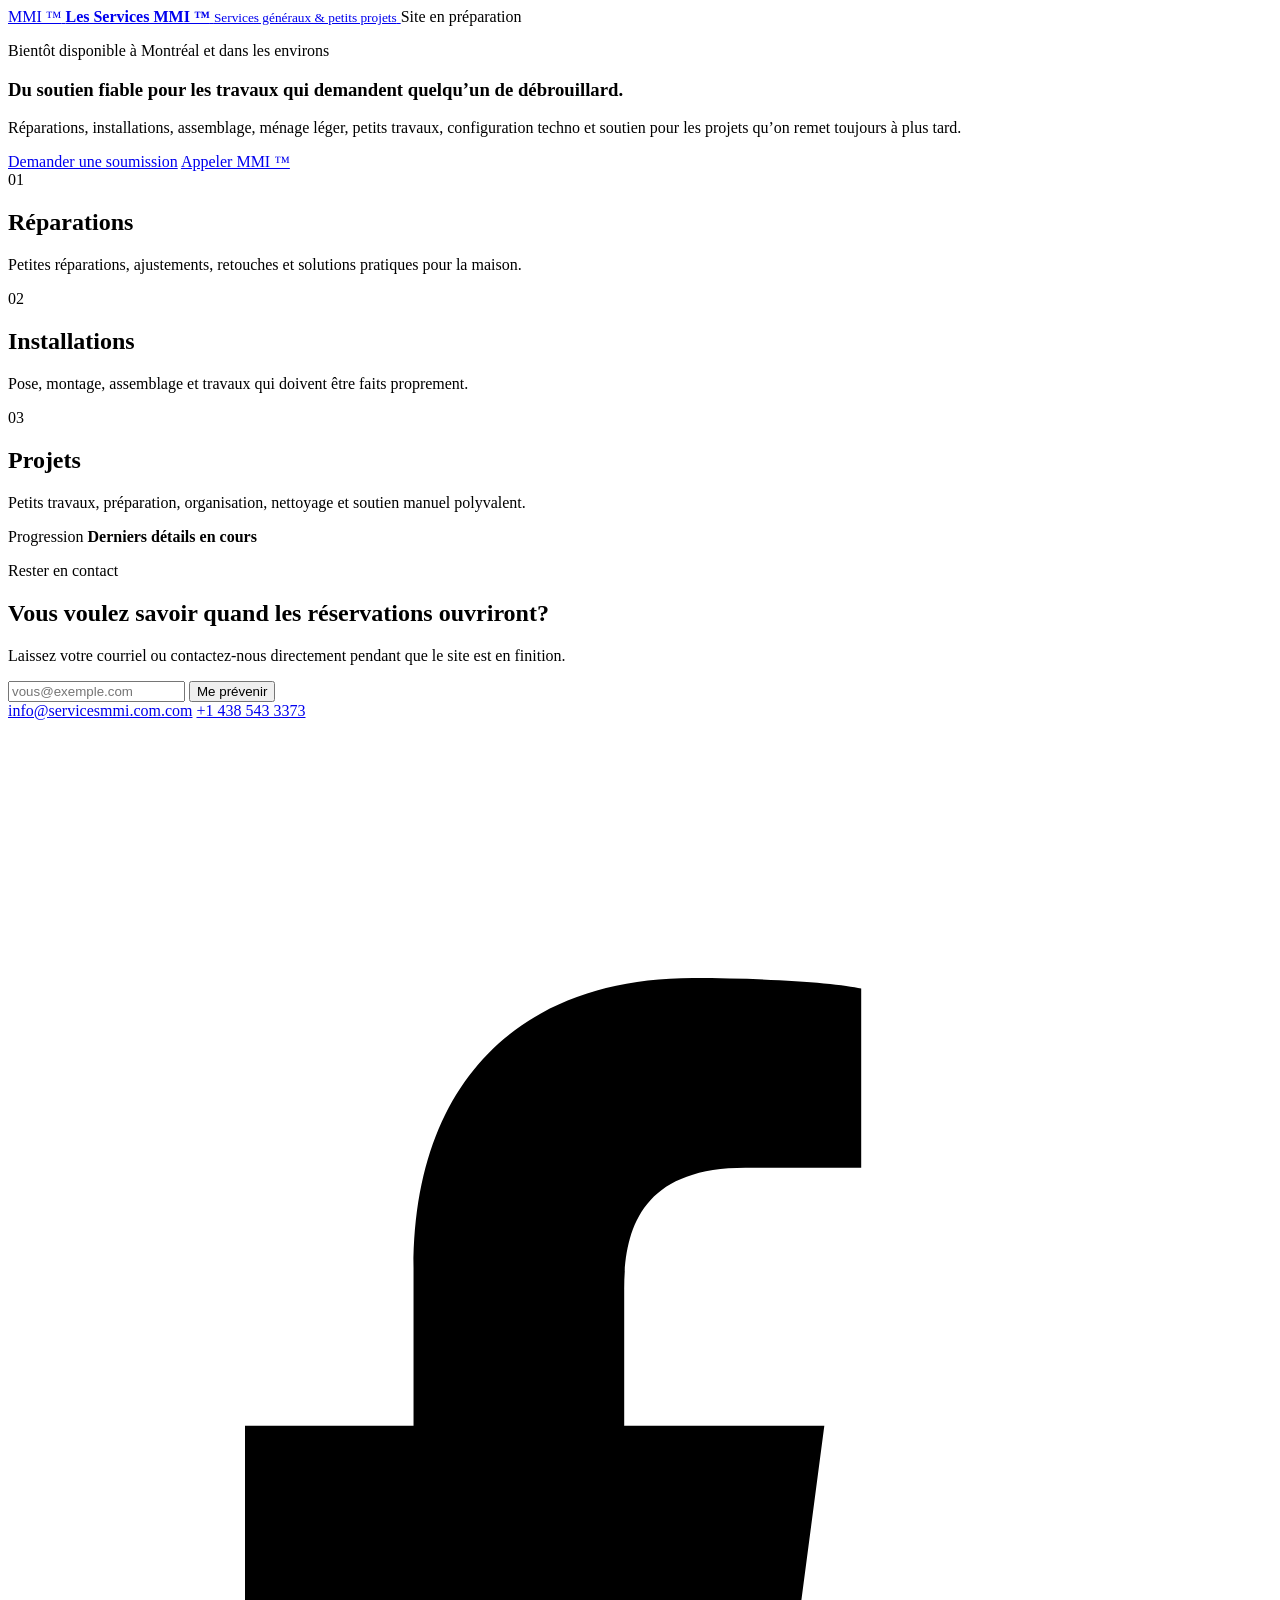
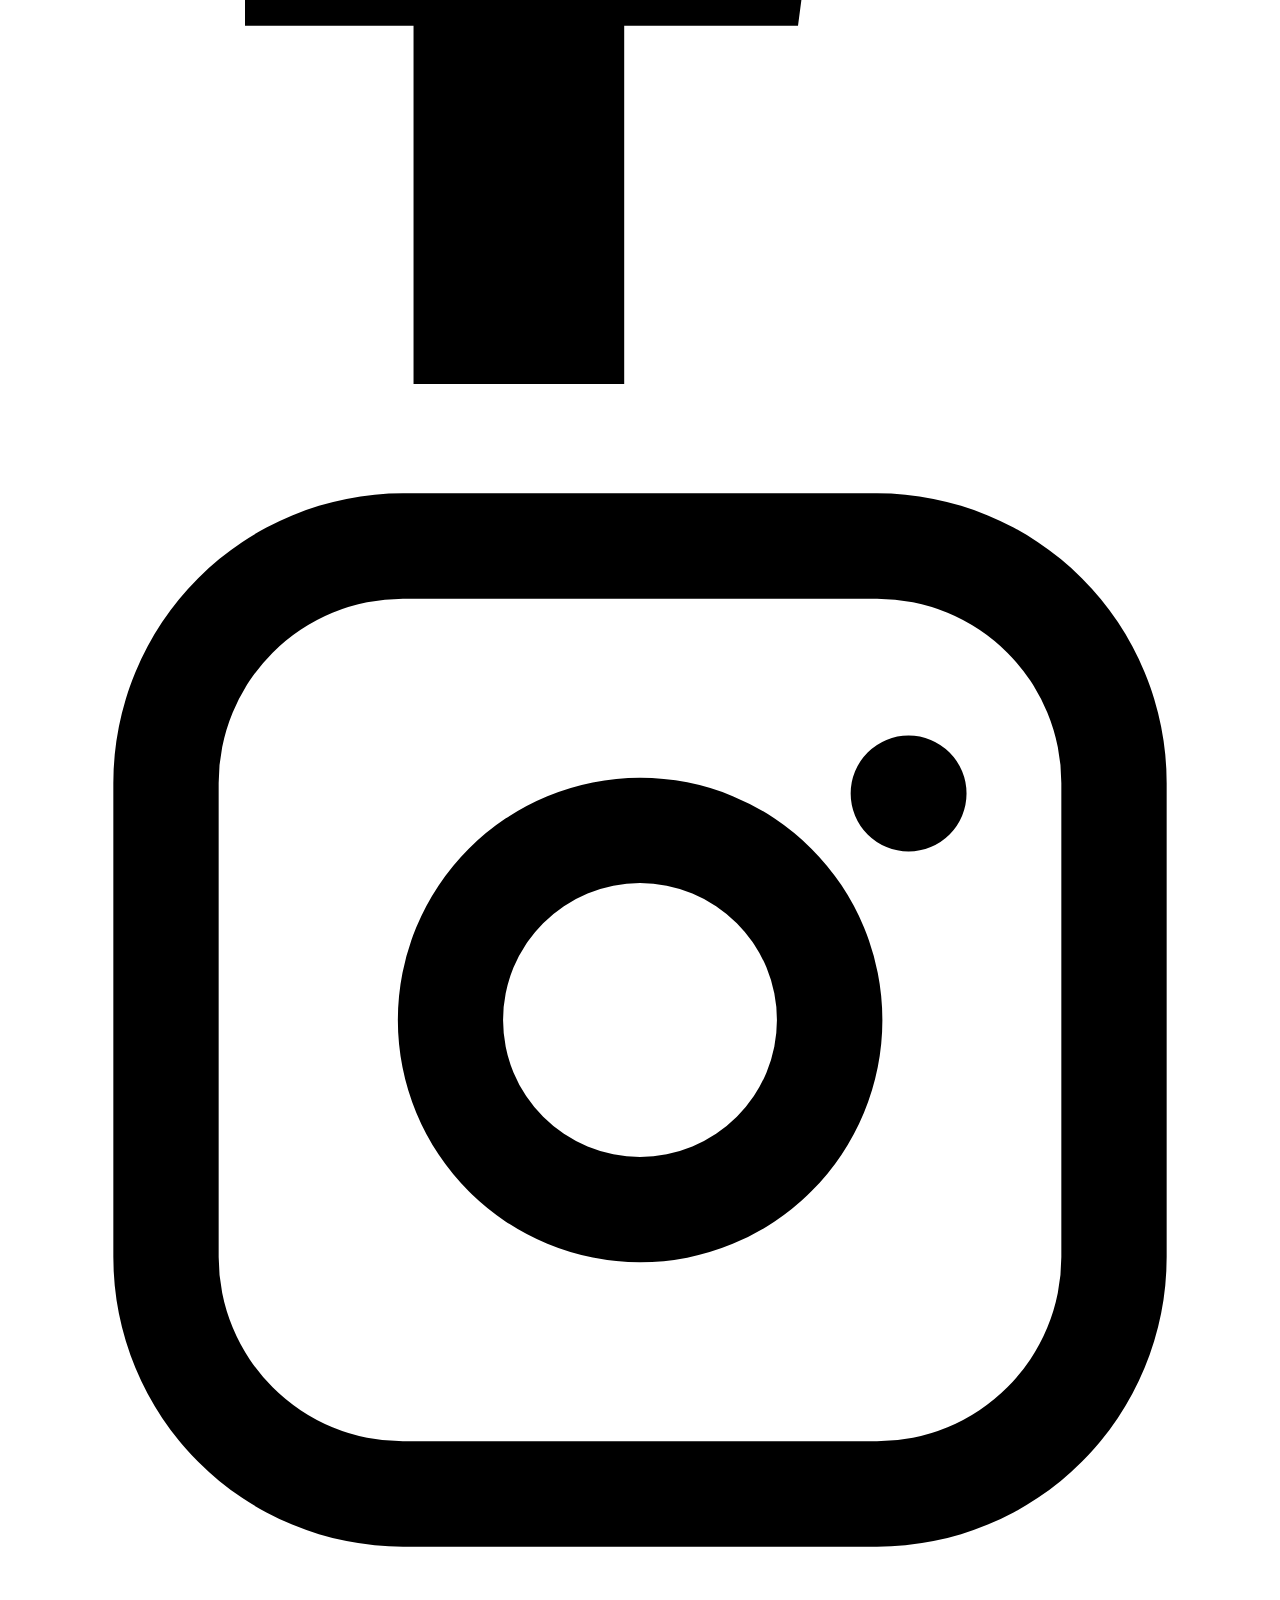
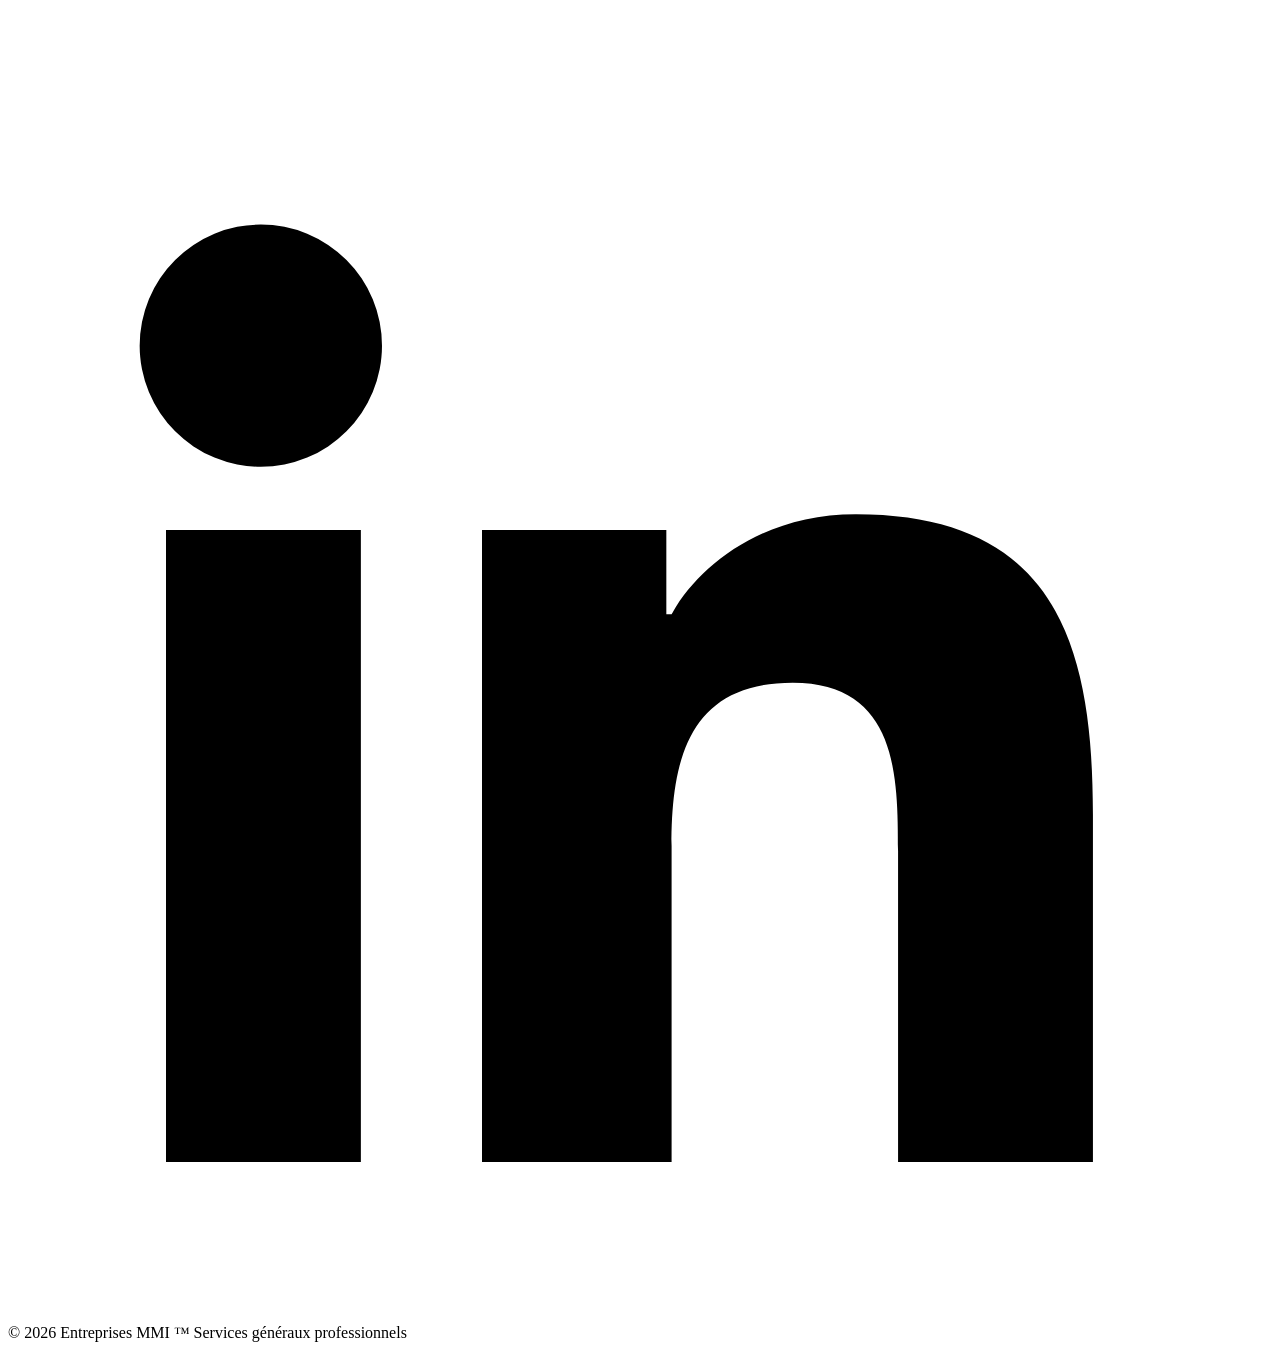
==== fr/index.html @ eed8ddb5 "Initial Les Services MMI PWA" ====
<!doctype html>
<html lang="fr-CA">
<head>
  <meta charset="utf-8" />
  <meta name="viewport" content="width=device-width, initial-scale=1" />
  <title>Les Services MMI ™ | Bientôt en ligne</title>
  <meta name="description" content="Les Services MMI ™ sera bientôt en ligne." />
  <meta name="theme-color" content="#08111f" />

  <link rel="stylesheet" href="styles.css?v=29" />
  <link rel="manifest" href="manifest.webmanifest" />
  <link rel="icon" href="assets/favicon.ico" />
</head>

<body>
  <main class="page">
    <section class="site-card" aria-labelledby="page-title">
      <header class="topbar">
        <a class="brand-lockup" href="/" aria-label="Accueil Les Services MMI ™">
          <span class="brand-mark">MMI ™</span>
          <span>
            <strong>Les Services MMI ™</strong>
            <small>Services généraux &amp; petits projets</small>
          </span>
        </a>

        <span class="project-status">Site en préparation</span>
      </header>

      <section class="hero">
        <p class="kicker">Bientôt disponible à Montréal et dans les environs</p>

        <h1 id="page-title">Du soutien fiable pour les travaux qui demandent quelqu’un de débrouillard.</h1>

        <p class="intro">
          Réparations, installations, assemblage, ménage léger, petits travaux, configuration techno
          et soutien pour les projets qu’on remet toujours à plus tard.
        </p>

        <div class="actions">
          <a class="primary-action" href="mailto:info@servicesmmi.com.com">Demander une soumission</a>
          <a class="secondary-action" href="tel:+14385433373">Appeler MMI ™</a>
        </div>
      </section>

      <section class="services" aria-label="Catégories de services">
        <article>
          <span>01</span>
          <h2>Réparations</h2>
          <p>Petites réparations, ajustements, retouches et solutions pratiques pour la maison.</p>
        </article>

        <article>
          <span>02</span>
          <h2>Installations</h2>
          <p>Pose, montage, assemblage et travaux qui doivent être faits proprement.</p>
        </article>

        <article>
          <span>03</span>
          <h2>Projets</h2>
          <p>Petits travaux, préparation, organisation, nettoyage et soutien manuel polyvalent.</p>
        </article>
      </section>

      <section class="build-panel" aria-label="Progression du lancement">
        <div class="build-copy">
          <span>Progression</span>
          <strong>Derniers détails en cours</strong>
        </div>

        <div class="progress-track">
          <div class="progress-fill"></div>
        </div>
      </section>

      <section class="contact-panel">
        <div class="contact-copy">
          <p class="panel-label">Rester en contact</p>
          <h2>Vous voulez savoir quand les réservations ouvriront?</h2>
          <p>Laissez votre courriel ou contactez-nous directement pendant que le site est en finition.</p>
        </div>

        <form class="notify" action="mailto:info@servicesmmi.com.com" method="post" enctype="text/plain">
          <input name="email" type="email" placeholder="vous@exemple.com" autocomplete="email" />
          <button type="submit">Me prévenir</button>
        </form>

        <div class="contact-links">
          <a href="mailto:info@servicesmmi.com.com">info@servicesmmi.com.com</a>
          <a href="tel:+14385433373">+1 438 543 3373</a>
        </div>

        <div class="social-links" aria-label="Liens sociaux">
          <a href="https://www.facebook.com/" aria-label="Facebook">
            <svg viewBox="0 0 24 24" aria-hidden="true">
              <path d="M14 8.5h2.2V5.1c-.4-.1-1.7-.2-3.2-.2-3.2 0-5.3 1.9-5.3 5.5v3H4.5v3.8h3.2V24h4v-6.8H15l.5-3.8h-3.8v-2.6c0-1.1.3-2.3 2.3-2.3z"/>
            </svg>
          </a>

          <a href="https://www.instagram.com/" aria-label="Instagram">
            <svg viewBox="0 0 24 24" aria-hidden="true">
              <path d="M7.5 2h9A5.5 5.5 0 0 1 22 7.5v9a5.5 5.5 0 0 1-5.5 5.5h-9A5.5 5.5 0 0 1 2 16.5v-9A5.5 5.5 0 0 1 7.5 2zm0 2A3.5 3.5 0 0 0 4 7.5v9A3.5 3.5 0 0 0 7.5 20h9a3.5 3.5 0 0 0 3.5-3.5v-9A3.5 3.5 0 0 0 16.5 4h-9zM12 7.4A4.6 4.6 0 1 1 12 16.6 4.6 4.6 0 0 1 12 7.4zm0 2A2.6 2.6 0 1 0 12 14.6 2.6 2.6 0 0 0 12 9.4zM17.1 6.6a1.1 1.1 0 1 1 0 2.2 1.1 1.1 0 0 1 0-2.2z"/>
            </svg>
          </a>

          <a href="https://www.linkedin.com/" aria-label="LinkedIn">
            <svg viewBox="0 0 24 24" aria-hidden="true">
              <path d="M4.8 3.2a2.3 2.3 0 1 1 0 4.6 2.3 2.3 0 0 1 0-4.6zM3 9h3.7v12H3V9zm6 0h3.5v1.6h.1c.5-.9 1.7-1.9 3.5-1.9 3.8 0 4.5 2.5 4.5 5.7V21h-3.7v-5.9c0-1.4 0-3.2-2-3.2s-2.3 1.5-2.3 3.1v6H9V9z"/>
            </svg>
          </a>
        </div>
      </section>

      <footer class="footer">
        <span>© <span id="year"></span> Entreprises MMI ™</span>
        <span>Services généraux professionnels</span>
      </footer>
    </section>
  </main>

  <script>
    document.getElementById("year").textContent = new Date().getFullYear();
  </script>
</body>
</html>
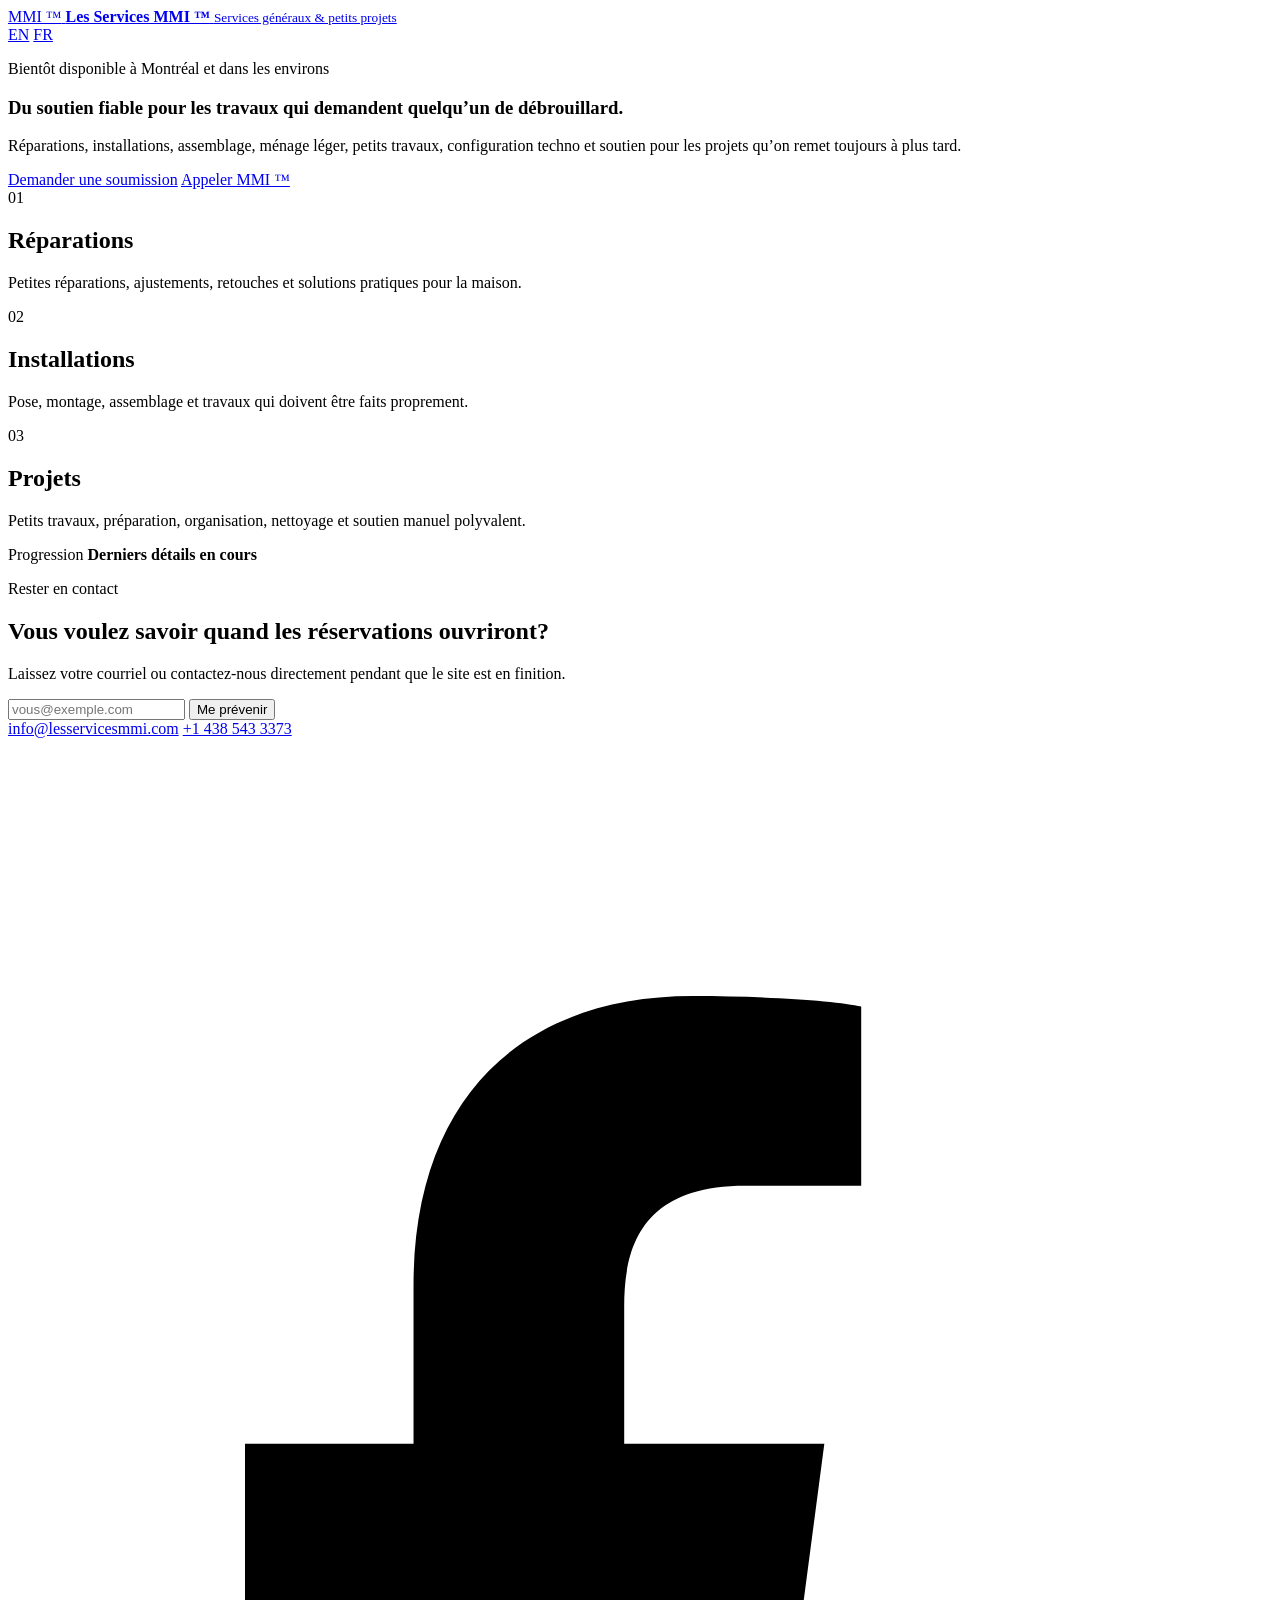
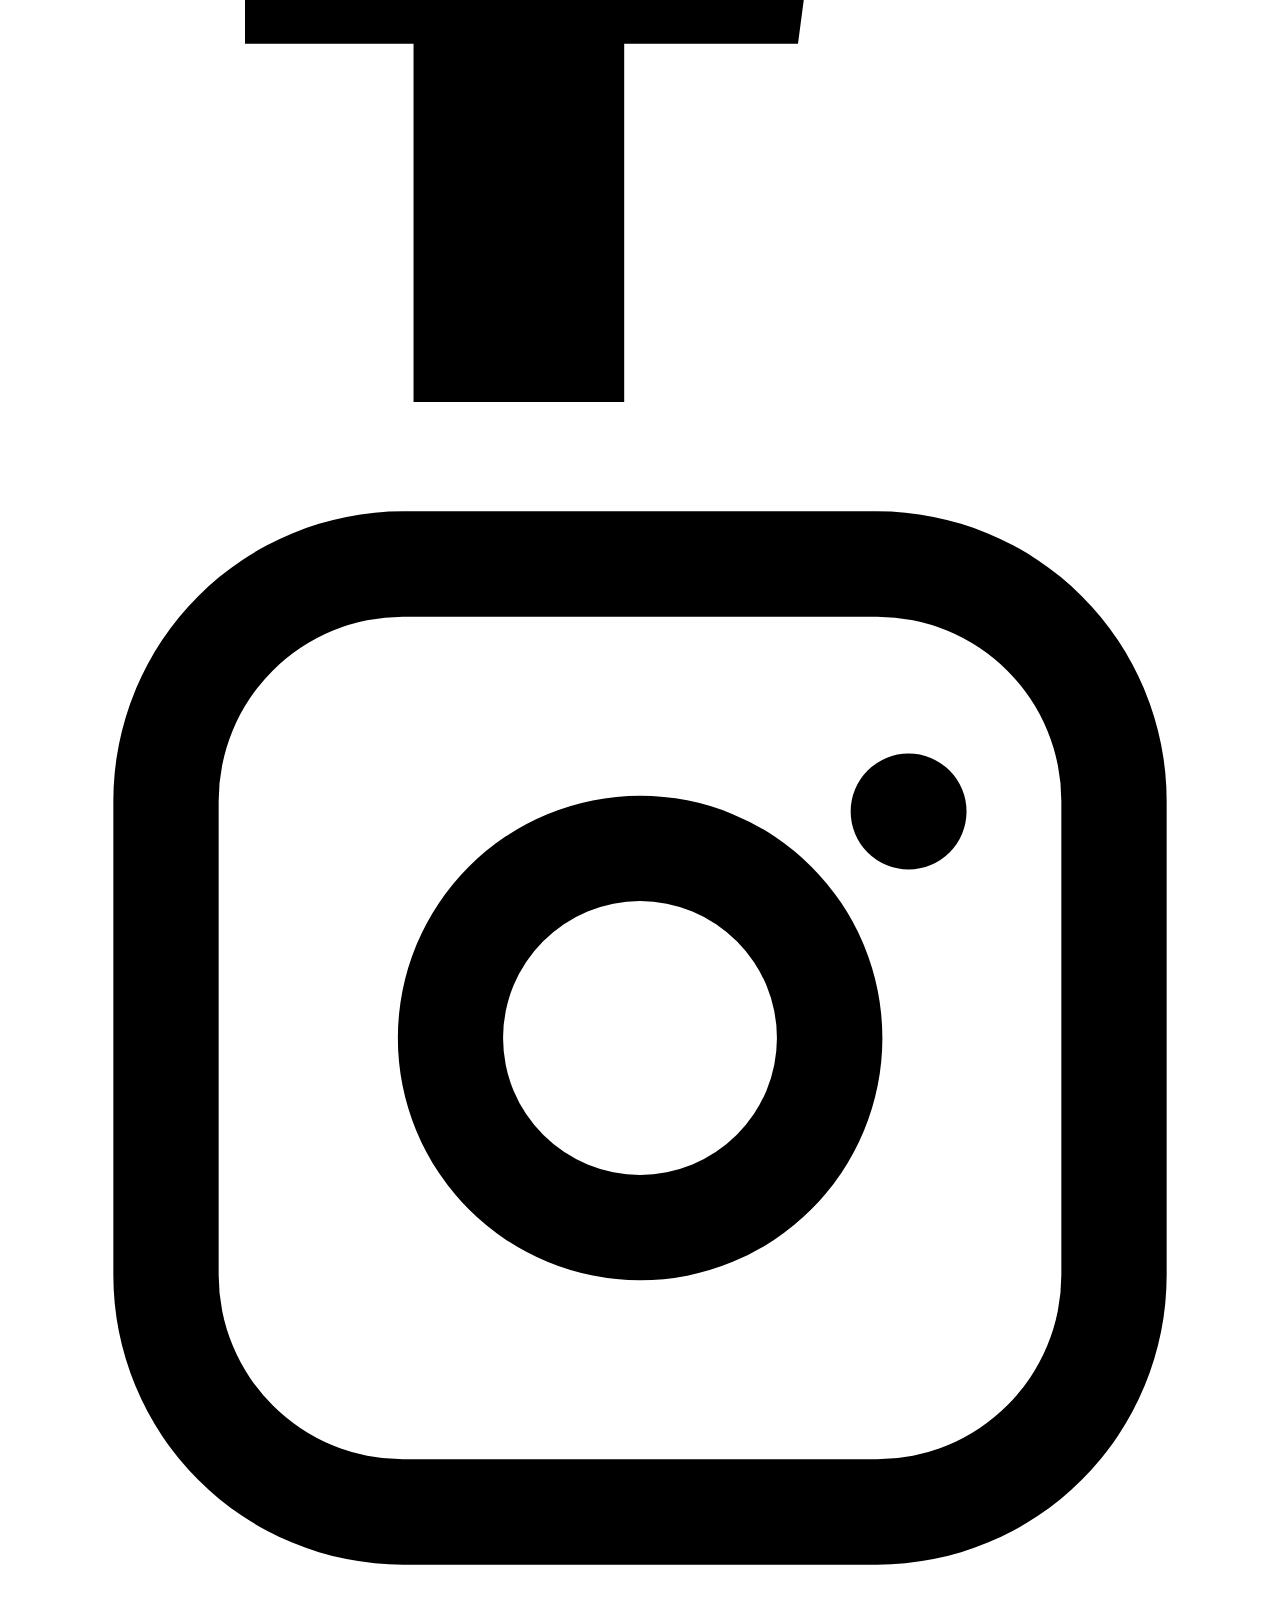
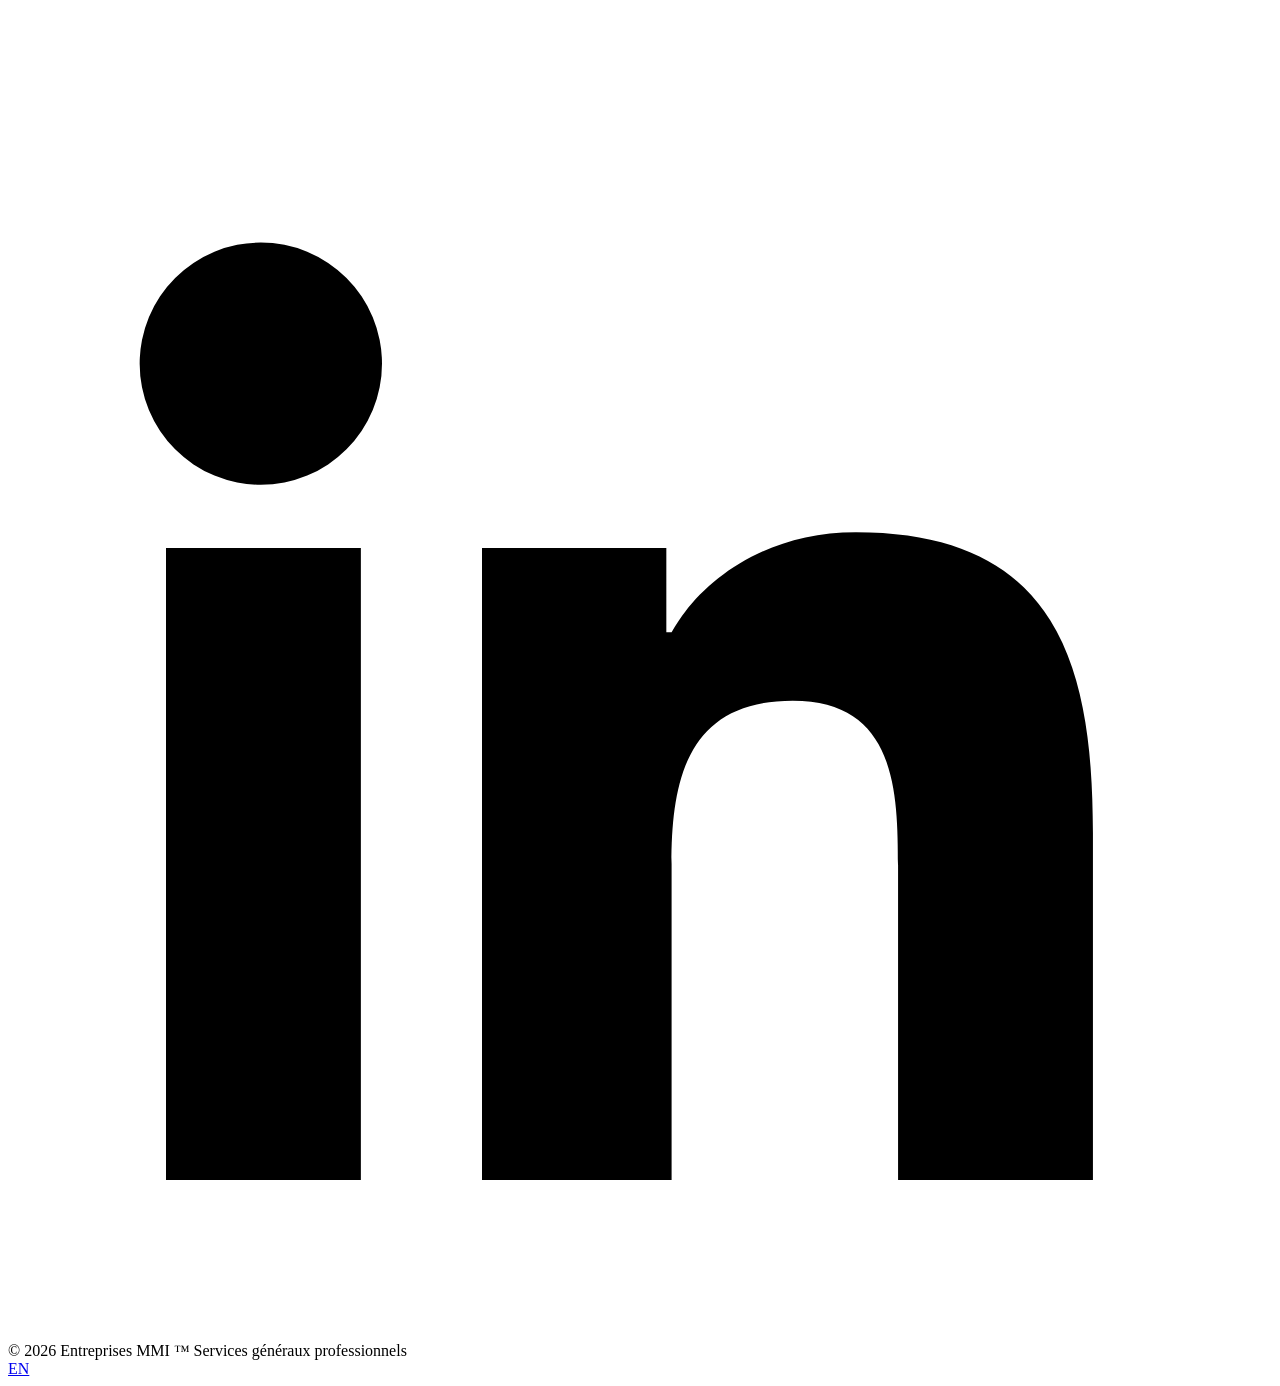
==== commit 19f87b68: "Add language switch and fix manifest paths" ====
--- a/fr/index.html
+++ b/fr/index.html
@@ -7,9 +7,9 @@
   <meta name="description" content="Les Services MMI ™ sera bientôt en ligne." />
   <meta name="theme-color" content="#08111f" />
 
-  <link rel="stylesheet" href="styles.css?v=29" />
-  <link rel="manifest" href="manifest.webmanifest" />
-  <link rel="icon" href="assets/favicon.ico" />
+  <link rel="stylesheet" href="..styles.css?v=30" />
+  <link rel="manifest" href="../manifest.webmanifest" />
+  <link rel="icon" href="../assets/favicon.ico" />
 </head>
 
 <body>
@@ -24,7 +24,10 @@
           </span>
         </a>
 
-        <span class="project-status">Site en préparation</span>
+        <div class="language-switch">
+  <a class="active" href="./" aria-label="English version">EN</a>
+  <a href="fr/" aria-label="Version française">FR</a>
+</div>
       </header>
 
       <section class="hero">
@@ -38,7 +41,7 @@
         </p>
 
         <div class="actions">
-          <a class="primary-action" href="mailto:info@servicesmmi.com.com">Demander une soumission</a>
+          <a class="primary-action" href="mailto:info@lesservicesmmi.com">Demander une soumission</a>
           <a class="secondary-action" href="tel:+14385433373">Appeler MMI ™</a>
         </div>
       </section>
@@ -81,13 +84,13 @@
           <p>Laissez votre courriel ou contactez-nous directement pendant que le site est en finition.</p>
         </div>
 
-        <form class="notify" action="mailto:info@servicesmmi.com.com" method="post" enctype="text/plain">
+        <form class="notify" action="mailto:info@lesservicesmmi.com" method="post" enctype="text/plain">
           <input name="email" type="email" placeholder="vous@exemple.com" autocomplete="email" />
           <button type="submit">Me prévenir</button>
         </form>
 
         <div class="contact-links">
-          <a href="mailto:info@servicesmmi.com.com">info@servicesmmi.com.com</a>
+          <a href="mailto:info@lesservicesmmi.com">info@lesservicesmmi.com</a>
           <a href="tel:+14385433373">+1 438 543 3373</a>
         </div>
 
@@ -122,5 +125,7 @@
   <script>
     document.getElementById("year").textContent = new Date().getFullYear();
   </script>
+  <a href="../">EN</a>
+  <script src="../app.js"></script>
 </body>
 </html>
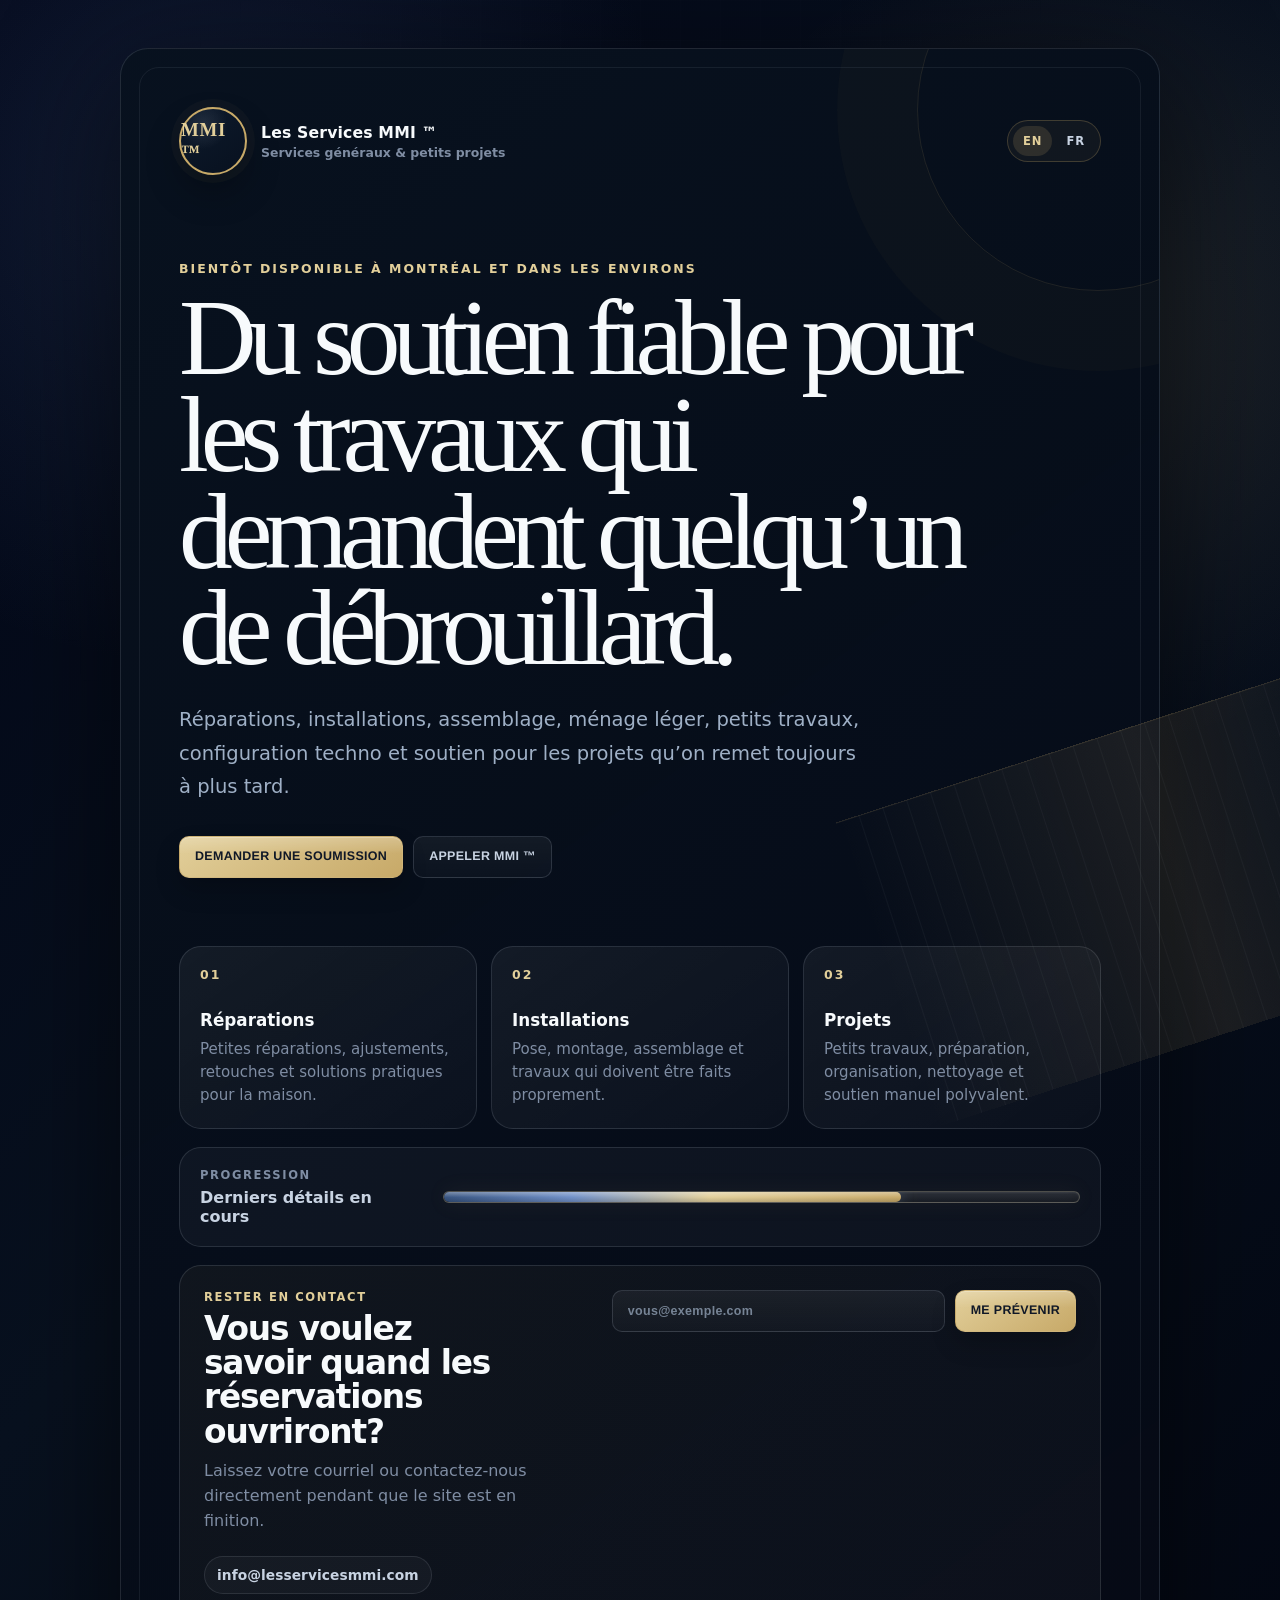
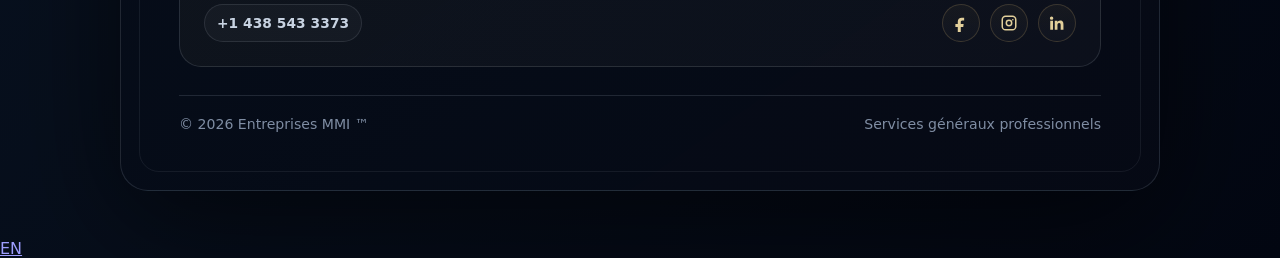
==== commit f02960cd: "Fix stylesheet link path in index.html" ====
--- a/fr/index.html
+++ b/fr/index.html
@@ -7,7 +7,7 @@
   <meta name="description" content="Les Services MMI ™ sera bientôt en ligne." />
   <meta name="theme-color" content="#08111f" />
 
-  <link rel="stylesheet" href="..styles.css?v=30" />
+  <link rel="stylesheet" href="../styles.css?v=30" />
   <link rel="manifest" href="../manifest.webmanifest" />
   <link rel="icon" href="../assets/favicon.ico" />
 </head>
--- a/styles.css
+++ b/styles.css
@@ -0,0 +1,876 @@
+/* LES SERVICES MMI — FINAL CLEAN EXECUTIVE CSS
+   Replace your current styles.css completely with this file.
+   Includes:
+   - executive dark navy / steel / champagne design
+   - organized contact section
+   - shiny dynamic progress bar
+   - refined premium button typography
+*/
+
+:root {
+  color-scheme: dark;
+
+  --ink: #050914;
+  --navy: #08111f;
+  --navy-2: #0d1a2c;
+  --steel: #9fb0c6;
+  --steel-soft: #c8d3e2;
+  --muted: #7f8da3;
+  --white: #f7fafc;
+
+  --champagne: #c7a968;
+  --champagne-soft: #e2cf9a;
+  --champagne-dark: #7c6841;
+
+  --line: rgba(200, 211, 226, 0.14);
+  --line-strong: rgba(226, 207, 154, 0.32);
+  --glass: rgba(255, 255, 255, 0.045);
+  --glass-strong: rgba(255, 255, 255, 0.07);
+
+  --radius-xl: 28px;
+  --radius-lg: 22px;
+  --radius-md: 14px;
+
+  --shadow: 0 30px 120px rgba(0, 0, 0, 0.58);
+}
+
+* {
+  box-sizing: border-box;
+}
+
+html,
+body {
+  width: 100%;
+  min-height: 100%;
+  margin: 0;
+  overflow-x: hidden;
+}
+
+body {
+  font-family:
+    Inter,
+    ui-sans-serif,
+    system-ui,
+    -apple-system,
+    BlinkMacSystemFont,
+    "Segoe UI",
+    sans-serif;
+  color: var(--white);
+  background:
+    radial-gradient(circle at 15% 10%, rgba(69, 99, 148, 0.22), transparent 30rem),
+    radial-gradient(circle at 85% 18%, rgba(199, 169, 104, 0.12), transparent 26rem),
+    linear-gradient(135deg, #020617 0%, var(--navy) 46%, #030712 100%);
+}
+
+/* Quiet architectural grid */
+body::before {
+  content: "";
+  position: fixed;
+  inset: 0;
+  background-image:
+    linear-gradient(rgba(200, 211, 226, 0.032) 1px, transparent 1px),
+    linear-gradient(90deg, rgba(200, 211, 226, 0.032) 1px, transparent 1px);
+  background-size: 40px 40px;
+  mask-image: radial-gradient(circle at center, black 0%, transparent 82%);
+  pointer-events: none;
+}
+
+/* Sharp diagonal architectural plane */
+body::after {
+  content: "";
+  position: fixed;
+  right: -210px;
+  bottom: -140px;
+  width: 620px;
+  height: 320px;
+  transform: rotate(-18deg);
+  background:
+    linear-gradient(90deg, transparent, rgba(199, 169, 104, 0.11), transparent),
+    repeating-linear-gradient(
+      90deg,
+      transparent 0 24px,
+      rgba(200, 211, 226, 0.045) 24px 25px
+    );
+  border-top: 1px solid rgba(199, 169, 104, 0.16);
+  pointer-events: none;
+}
+
+.page {
+  min-height: 100vh;
+  display: grid;
+  place-items: center;
+  padding: clamp(18px, 4vw, 48px);
+}
+
+.site-card {
+  width: min(1040px, 100%);
+  position: relative;
+  padding: clamp(24px, 4.8vw, 58px);
+  border: 1px solid var(--line);
+  border-radius: var(--radius-xl);
+  background:
+    linear-gradient(145deg, rgba(8, 17, 31, 0.96), rgba(5, 9, 20, 0.92)),
+    rgba(8, 17, 31, 0.88);
+  box-shadow: var(--shadow);
+  overflow: hidden;
+  backdrop-filter: blur(18px);
+}
+
+.site-card::before {
+  content: "";
+  position: absolute;
+  inset: 18px;
+  border: 1px solid rgba(200, 211, 226, 0.08);
+  border-radius: 20px;
+  pointer-events: none;
+}
+
+.site-card::after {
+  content: "";
+  position: absolute;
+  right: -120px;
+  top: -120px;
+  width: 360px;
+  height: 360px;
+  border: 1px solid rgba(199, 169, 104, 0.13);
+  border-radius: 50%;
+  box-shadow: 0 0 0 80px rgba(199, 169, 104, 0.025);
+  pointer-events: none;
+}
+
+.site-card > * {
+  position: relative;
+  z-index: 1;
+}
+
+.topbar {
+  display: flex;
+  align-items: center;
+  justify-content: space-between;
+  gap: 16px;
+  margin-bottom: clamp(54px, 7vw, 86px);
+}
+
+.brand-lockup {
+  display: inline-flex;
+  align-items: center;
+  gap: 14px;
+  color: var(--white);
+  text-decoration: none;
+}
+
+.brand-mark {
+  width: 56px;
+  height: 56px;
+  display: grid;
+  place-items: center;
+  border: 1px solid var(--line-strong);
+  border-radius: 16px;
+  background: linear-gradient(145deg, rgba(199, 169, 104, 0.16), rgba(255, 255, 255, 0.03));
+  color: var(--champagne-soft);
+  font-family: Georgia, "Times New Roman", serif;
+  font-size: 1rem;
+  font-weight: 900;
+  letter-spacing: 0.04em;
+}
+
+.brand-lockup strong {
+  display: block;
+  font-size: 0.98rem;
+  letter-spacing: 0.01em;
+}
+
+.brand-lockup small {
+  display: block;
+  margin-top: 3px;
+  color: var(--muted);
+  font-size: 0.78rem;
+  font-weight: 650;
+}
+
+.project-status {
+  display: inline-flex;
+  align-items: center;
+  padding: 9px 13px;
+  border: 1px solid rgba(199, 169, 104, 0.26);
+  border-radius: 999px;
+  background: rgba(199, 169, 104, 0.055);
+  color: var(--champagne-soft);
+  font-size: 0.72rem;
+  font-weight: 850;
+  letter-spacing: 0.12em;
+  text-transform: uppercase;
+  white-space: nowrap;
+}
+
+.hero {
+  max-width: 860px;
+}
+
+.kicker {
+  margin: 0 0 14px;
+  color: var(--champagne-soft);
+  font-size: 0.78rem;
+  font-weight: 900;
+  letter-spacing: 0.16em;
+  text-transform: uppercase;
+}
+
+h1 {
+  max-width: 900px;
+  margin: 0;
+  font-family: Georgia, "Times New Roman", serif;
+  font-size: clamp(3.25rem, 8.4vw, 7.4rem);
+  line-height: 0.9;
+  letter-spacing: -0.075em;
+  font-weight: 500;
+}
+
+.intro {
+  max-width: 690px;
+  margin: 26px 0 0;
+  color: var(--steel);
+  font-size: clamp(1rem, 2vw, 1.22rem);
+  line-height: 1.72;
+}
+
+.actions {
+  display: flex;
+  flex-wrap: wrap;
+  gap: 12px;
+  margin-top: 32px;
+}
+
+.primary-action,
+.secondary-action {
+  min-height: 50px;
+  display: inline-flex;
+  align-items: center;
+  justify-content: center;
+  padding: 14px 20px;
+  border-radius: 12px;
+  text-decoration: none;
+  transition: transform 160ms ease, border-color 160ms ease, background 160ms ease, filter 160ms ease;
+}
+
+/* Premium shared button typography */
+.primary-action,
+.secondary-action,
+.notify button,
+button {
+  font-family:
+    Inter,
+    "Aptos",
+    "Segoe UI",
+    Roboto,
+    Helvetica,
+    Arial,
+    sans-serif;
+  font-size: 0.88rem;
+  font-weight: 650;
+  letter-spacing: 0.02em;
+  line-height: 1;
+  text-transform: uppercase;
+  font-style: normal;
+  text-rendering: geometricPrecision;
+  -webkit-font-smoothing: antialiased;
+  -moz-osx-font-smoothing: grayscale;
+}
+
+.primary-action {
+  min-width: 158px;
+  border: 1px solid rgba(199, 169, 104, 0.62);
+  background:
+    linear-gradient(180deg, rgba(255, 255, 255, 0.22), transparent 42%),
+    linear-gradient(145deg, var(--champagne-soft), var(--champagne));
+  color: #101827;
+  box-shadow:
+    inset 0 1px 0 rgba(255, 255, 255, 0.28),
+    0 16px 34px rgba(0, 0, 0, 0.24),
+    0 0 0 1px rgba(199, 169, 104, 0.12);
+}
+
+.secondary-action {
+  border: 1px solid var(--line);
+  background:
+    linear-gradient(180deg, rgba(255, 255, 255, 0.065), rgba(255, 255, 255, 0.03));
+  color: var(--steel-soft);
+}
+
+.primary-action:hover,
+.secondary-action:hover {
+  transform: translateY(-1px);
+}
+
+.primary-action:hover {
+  border-color: rgba(226, 207, 154, 0.82);
+  filter: brightness(1.04);
+}
+
+.secondary-action:hover {
+  border-color: rgba(200, 211, 226, 0.28);
+  background: rgba(255, 255, 255, 0.065);
+}
+
+.services {
+  display: grid;
+  grid-template-columns: repeat(3, minmax(0, 1fr));
+  gap: 14px;
+  margin-top: clamp(42px, 6vw, 68px);
+}
+
+.services article {
+  min-height: 178px;
+  padding: 20px;
+  border: 1px solid var(--line);
+  border-radius: var(--radius-lg);
+  background:
+    linear-gradient(145deg, rgba(255, 255, 255, 0.055), rgba(255, 255, 255, 0.025));
+}
+
+.services span {
+  display: block;
+  margin-bottom: 28px;
+  color: var(--champagne-soft);
+  font-size: 0.78rem;
+  font-weight: 900;
+  letter-spacing: 0.16em;
+}
+
+.services h2 {
+  margin: 0 0 8px;
+  font-size: 1.05rem;
+}
+
+.services p {
+  margin: 0;
+  color: var(--muted);
+  line-height: 1.55;
+  font-size: 0.94rem;
+}
+
+.build-panel {
+  display: grid;
+  grid-template-columns: minmax(170px, 0.35fr) 1fr;
+  gap: 20px;
+  align-items: center;
+  margin-top: 18px;
+  padding: 20px;
+  border: 1px solid var(--line);
+  border-radius: var(--radius-lg);
+  background: rgba(255, 255, 255, 0.035);
+}
+
+.build-copy span {
+  display: block;
+  color: var(--muted);
+  font-size: 0.72rem;
+  font-weight: 900;
+  letter-spacing: 0.14em;
+  text-transform: uppercase;
+}
+
+.build-copy strong {
+  display: block;
+  margin-top: 6px;
+  color: var(--steel-soft);
+}
+
+/* Shiny dynamic progress bar */
+.progress-track {
+  position: relative;
+  height: 12px;
+  border-radius: 999px;
+  overflow: hidden;
+  background:
+    linear-gradient(180deg, rgba(255, 255, 255, 0.12), rgba(255, 255, 255, 0.035)),
+    rgba(255, 255, 255, 0.06);
+  border: 1px solid rgba(226, 207, 154, 0.22);
+  box-shadow:
+    inset 0 1px 2px rgba(255, 255, 255, 0.08),
+    inset 0 -8px 16px rgba(0, 0, 0, 0.34),
+    0 0 22px rgba(199, 169, 104, 0.08);
+}
+
+.progress-fill {
+  position: relative;
+  width: 72%;
+  height: 100%;
+  border-radius: inherit;
+  overflow: hidden;
+  background:
+    linear-gradient(
+      90deg,
+      #35527f 0%,
+      #6f8fc7 28%,
+      #e2cf9a 58%,
+      #c7a968 100%
+    );
+  box-shadow:
+    0 0 14px rgba(79, 118, 184, 0.42),
+    0 0 24px rgba(199, 169, 104, 0.22);
+  animation:
+    progressPulse 2.8s ease-in-out infinite,
+    progressBreath 4.2s ease-in-out infinite;
+}
+
+.progress-fill::before {
+  content: "";
+  position: absolute;
+  inset: 0;
+  background:
+    linear-gradient(
+      180deg,
+      rgba(255, 255, 255, 0.34) 0%,
+      rgba(255, 255, 255, 0.12) 36%,
+      rgba(255, 255, 255, 0.02) 52%,
+      rgba(0, 0, 0, 0.16) 100%
+    );
+  pointer-events: none;
+}
+
+.progress-fill::after {
+  content: "";
+  position: absolute;
+  top: 0;
+  bottom: 0;
+  width: 34%;
+  left: -42%;
+  background:
+    linear-gradient(
+      90deg,
+      transparent 0%,
+      rgba(255, 255, 255, 0.12) 22%,
+      rgba(255, 255, 255, 0.72) 50%,
+      rgba(255, 255, 255, 0.12) 78%,
+      transparent 100%
+    );
+  transform: skewX(-24deg);
+  animation: progressShine 2.35s ease-in-out infinite;
+  pointer-events: none;
+}
+
+/* Organized contact section */
+.contact-panel {
+  display: grid;
+  grid-template-columns: minmax(250px, 0.9fr) minmax(320px, 1.1fr);
+  grid-template-areas:
+    "copy form"
+    "links social";
+  align-items: start;
+  gap: 22px 28px;
+  margin-top: 18px;
+  padding: 24px;
+  border: 1px solid var(--line);
+  border-radius: var(--radius-lg);
+  background:
+    linear-gradient(145deg, rgba(199, 169, 104, 0.055), rgba(255, 255, 255, 0.028));
+}
+
+.contact-copy {
+  grid-area: copy;
+}
+
+.panel-label {
+  margin: 0 0 8px;
+  color: var(--champagne-soft);
+  font-size: 0.72rem;
+  font-weight: 900;
+  letter-spacing: 0.14em;
+  text-transform: uppercase;
+}
+
+.contact-copy h2 {
+  max-width: 320px;
+  margin: 0;
+  font-size: clamp(1.4rem, 3vw, 2.05rem);
+  line-height: 1.05;
+  letter-spacing: -0.035em;
+}
+
+.contact-copy p:last-child {
+  max-width: 340px;
+  margin: 10px 0 0;
+  color: var(--muted);
+  line-height: 1.55;
+}
+
+.notify {
+  grid-area: form;
+  align-self: start;
+  display: grid;
+  grid-template-columns: minmax(0, 1fr) auto;
+  gap: 10px;
+}
+
+input,
+button {
+  min-height: 48px;
+  border-radius: var(--radius-md);
+  font: inherit;
+}
+
+input {
+  flex: 1;
+  min-width: 0;
+  padding: 13px 15px;
+  border: 1px solid var(--line);
+  background:
+    linear-gradient(180deg, rgba(255, 255, 255, 0.035), rgba(0, 0, 0, 0.16));
+  color: var(--white);
+  outline: none;
+}
+
+input::placeholder {
+  color: rgba(159, 176, 198, 0.7);
+}
+
+input:focus {
+  border-color: rgba(199, 169, 104, 0.56);
+  box-shadow: 0 0 0 4px rgba(199, 169, 104, 0.08);
+}
+
+.notify button {
+  min-width: 100px;
+  min-height: 36px;
+  padding: 10px 14px;
+  border: 1px solid rgba(199, 169, 104, 0.62);
+  border-radius: 12px;
+  white-space: nowrap;
+  background:
+    linear-gradient(180deg, rgba(255, 255, 255, 0.22), transparent 42%),
+    linear-gradient(145deg, var(--champagne-soft), var(--champagne));
+  color: #101827;
+  box-shadow:
+    inset 0 1px 0 rgba(255, 255, 255, 0.28),
+    0 14px 28px rgba(0, 0, 0, 0.22);
+  cursor: pointer;
+}
+
+.notify button:hover {
+  filter: brightness(1.04);
+}
+
+.contact-links {
+  grid-area: links;
+  display: flex;
+  flex-wrap: wrap;
+  gap: 10px;
+  margin-top: 0;
+  align-self: end;
+}
+
+.contact-links a {
+  display: inline-flex;
+  align-items: center;
+  min-height: 38px;
+  padding: 9px 12px;
+  border: 1px solid rgba(200, 211, 226, 0.12);
+  border-radius: 999px;
+  background: rgba(255, 255, 255, 0.032);
+  color: var(--steel-soft);
+  text-decoration: none;
+  font-size: 0.86rem;
+  font-weight: 750;
+  letter-spacing: 0.005em;
+}
+
+.contact-links a:hover {
+  border-color: rgba(199, 169, 104, 0.34);
+  background: rgba(199, 169, 104, 0.055);
+  color: var(--champagne-soft);
+}
+
+.social-links {
+  grid-area: social;
+  display: flex;
+  justify-content: flex-end;
+  align-self: end;
+  gap: 10px;
+}
+
+.social-links a {
+  width: 38px;
+  height: 38px;
+  display: inline-grid;
+  place-items: center;
+  border: 1px solid rgba(199, 169, 104, 0.22);
+  border-radius: 50%;
+  background:
+    linear-gradient(180deg, rgba(199, 169, 104, 0.055), rgba(255, 255, 255, 0.02));
+  color: var(--champagne-soft);
+  text-decoration: none;
+  transition:
+    transform 160ms ease,
+    border-color 160ms ease,
+    background 160ms ease;
+}
+
+.social-links a:hover {
+  transform: translateY(-1px);
+  border-color: rgba(199, 169, 104, 0.46);
+  background: rgba(199, 169, 104, 0.075);
+}
+
+.social-links svg {
+  width: 18px;
+  height: 18px;
+  fill: currentColor;
+}
+
+.footer {
+  display: flex;
+  justify-content: space-between;
+  gap: 14px;
+  margin-top: 28px;
+  padding-top: 20px;
+  border-top: 1px solid var(--line);
+  color: var(--muted);
+  font-size: 0.88rem;
+}
+
+@keyframes progressPulse {
+  0%,
+  100% {
+    opacity: 0.78;
+  }
+
+  50% {
+    opacity: 1;
+  }
+}
+
+@keyframes progressShine {
+  0% {
+    left: -42%;
+    opacity: 0;
+  }
+
+  18% {
+    opacity: 1;
+  }
+
+  58% {
+    opacity: 1;
+  }
+
+  100% {
+    left: 110%;
+    opacity: 0;
+  }
+}
+
+@keyframes progressBreath {
+  0%,
+  100% {
+    filter: saturate(1) brightness(1);
+  }
+
+  50% {
+    filter: saturate(1.16) brightness(1.08);
+  }
+}
+
+@media (max-width: 820px) {
+  .services,
+  .build-panel,
+  .contact-panel {
+    grid-template-columns: 1fr;
+  }
+
+  .contact-panel {
+    grid-template-areas:
+      "copy"
+      "form"
+      "links"
+      "social";
+  }
+
+  .social-links {
+    justify-content: flex-start;
+  }
+}
+
+@media (max-width: 620px) {
+  .site-card {
+    padding: 24px;
+    border-radius: 24px;
+  }
+
+  .site-card::before {
+    inset: 12px;
+    border-radius: 18px;
+  }
+
+  .topbar {
+    align-items: flex-start;
+  }
+
+  .brand-lockup small {
+    display: none;
+  }
+
+  .project-status {
+    font-size: 0.65rem;
+  }
+
+  h1 {
+    font-size: clamp(3rem, 17vw, 4.6rem);
+  }
+
+  .actions,
+  .notify {
+    grid-template-columns: 1fr;
+    flex-direction: column;
+  }
+
+  .primary-action,
+  .secondary-action,
+  .notify button,
+  button {
+    width: 100%;
+  }
+
+  .contact-links {
+    flex-direction: column;
+    align-items: stretch;
+  }
+
+  .contact-links a {
+    justify-content: center;
+  }
+
+  .footer {
+    flex-direction: column;
+  }
+}
+
+@media (prefers-reduced-motion: reduce) {
+  .progress-fill,
+  .progress-fill::after {
+    animation: none;
+  }
+}
+
+.brand-mark {
+  width: 68px;
+  height: 68px;
+  border-radius: 50%;
+  border: 2px solid var(--champagne);
+  background:
+    radial-gradient(circle at 35% 25%, rgba(200, 211, 226, 0.12), transparent 38%),
+    linear-gradient(145deg, #0d1a2c, #08111f);
+  color: var(--champagne-soft);
+  font-family: Georgia, "Times New Roman", serif;
+  font-size: 1.18rem;
+  font-weight: 900;
+  letter-spacing: 0.035em;
+  box-shadow:
+    0 0 0 8px rgba(199, 169, 104, 0.035),
+    0 18px 34px rgba(0, 0, 0, 0.28);
+}
+
+@media (max-width: 620px) {
+  .brand-mark {
+    width: 60px;
+    height: 60px;
+    font-size: 1rem;
+  }
+}
+.notify button {
+  font-size: 0.9rem;
+}
+.request button {
+  font-size: 0.8rem;
+}
+.primary-action,
+.secondary-action,
+.notify input,
+.notify button {
+  min-height: 42px !important;
+  height: 42px !important;
+  padding: 10px 15px !important;
+  border-radius: 10px !important;
+  font-family:
+    Inter,
+    "Aptos",
+    "Segoe UI",
+    Roboto,
+    Helvetica,
+    Arial,
+    sans-serif !important;
+  font-size: 0.78rem !important;
+  font-weight: 650 !important;
+  letter-spacing: 0.025em !important;
+  line-height: 1 !important;
+}
+.primary-action,
+.notify button {
+  border: 1px solid rgba(199, 169, 104, 0.62) !important;
+  background:
+    linear-gradient(180deg, rgba(255, 255, 255, 0.2), transparent 42%),
+    linear-gradient(145deg, var(--champagne-soft), var(--champagne)) !important;
+  color: #101827 !important;
+  box-shadow:
+    inset 0 1px 0 rgba(255, 255, 255, 0.24),
+    0 12px 24px rgba(0, 0, 0, 0.2) !important;
+}
+
+.secondary-action,
+.notify input {
+  border: 1px solid rgba(200, 211, 226, 0.16) !important;
+  background:
+    linear-gradient(180deg, rgba(255, 255, 255, 0.055), rgba(255, 255, 255, 0.025)) !important;
+  color: var(--steel-soft) !important;
+  box-shadow: none !important;
+}
+
+.primary-action,
+.secondary-action {
+  min-width: 138px !important;
+}
+
+.notify button {
+  min-width: 108px !important;
+  white-space: nowrap !important;
+}
+
+.notify input {
+  min-width: 0 !important;
+}
+
+.actions,
+.notify {
+  gap: 10px !important;
+}
+
+.language-switch {
+  display: inline-flex;
+  align-items: center;
+  gap: 4px;
+  padding: 5px;
+  border: 1px solid rgba(199, 169, 104, 0.26);
+  border-radius: 999px;
+  background: rgba(199, 169, 104, 0.055);
+}
+
+.language-switch a {
+  min-width: 38px;
+  min-height: 30px;
+  display: inline-flex;
+  align-items: center;
+  justify-content: center;
+  padding: 7px 10px;
+  border-radius: 999px;
+  color: var(--steel-soft);
+  text-decoration: none;
+  font-size: 0.72rem;
+  font-weight: 850;
+  letter-spacing: 0.08em;
+}
+
+.language-switch a:hover,
+.language-switch a.active {
+  background: rgba(199, 169, 104, 0.16);
+  color: var(--champagne-soft);
+}
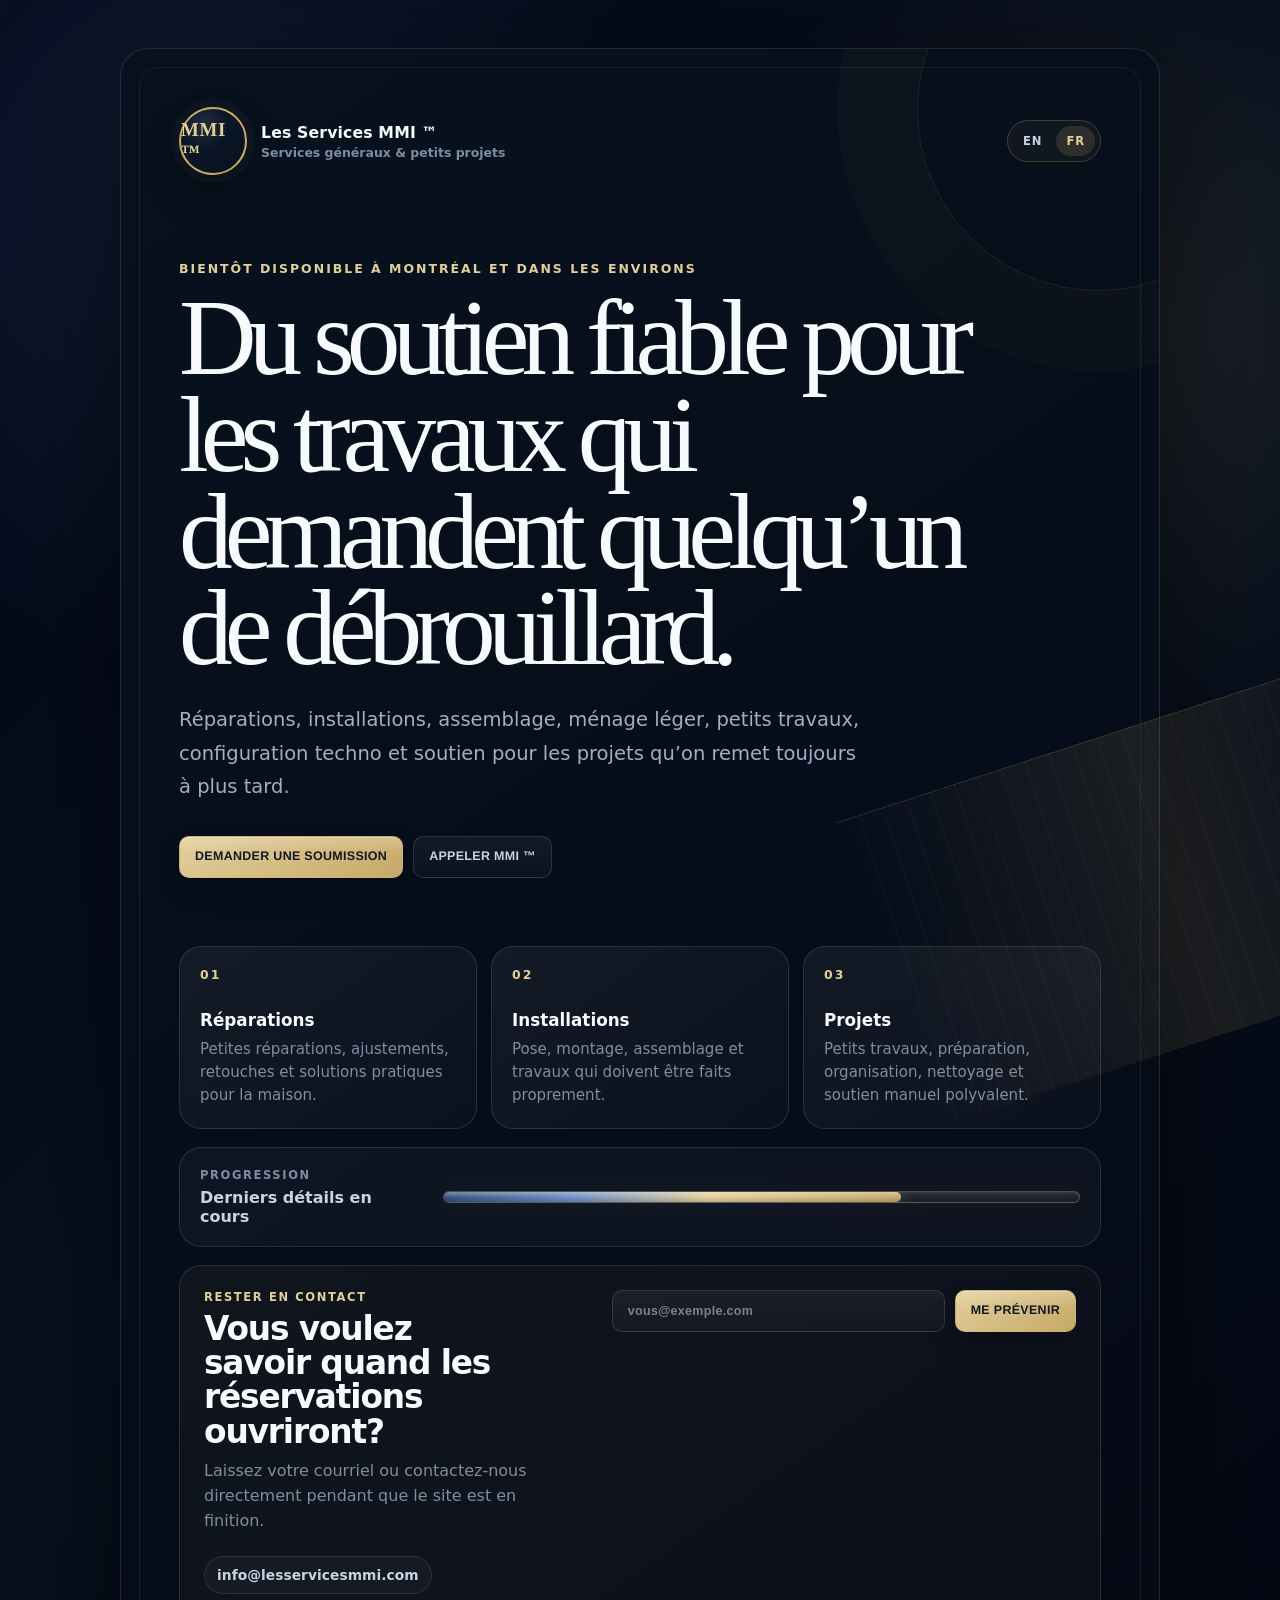
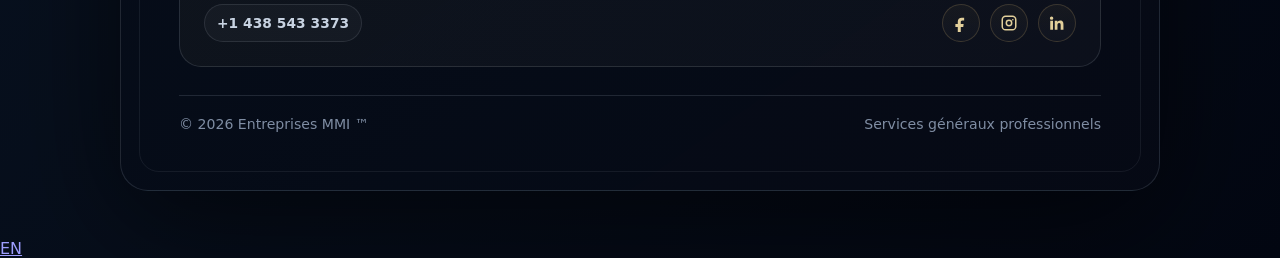
==== commit 74a32fb2: "Fix French page CSS path and language links" ====
--- a/fr/index.html
+++ b/fr/index.html
@@ -25,8 +25,8 @@
         </a>
 
         <div class="language-switch">
-  <a class="active" href="./" aria-label="English version">EN</a>
-  <a href="fr/" aria-label="Version française">FR</a>
+  <a href="../" aria-label="English version">EN</a>
+  <a class="active" href="./" aria-label="Version française">FR</a>
 </div>
       </header>
 
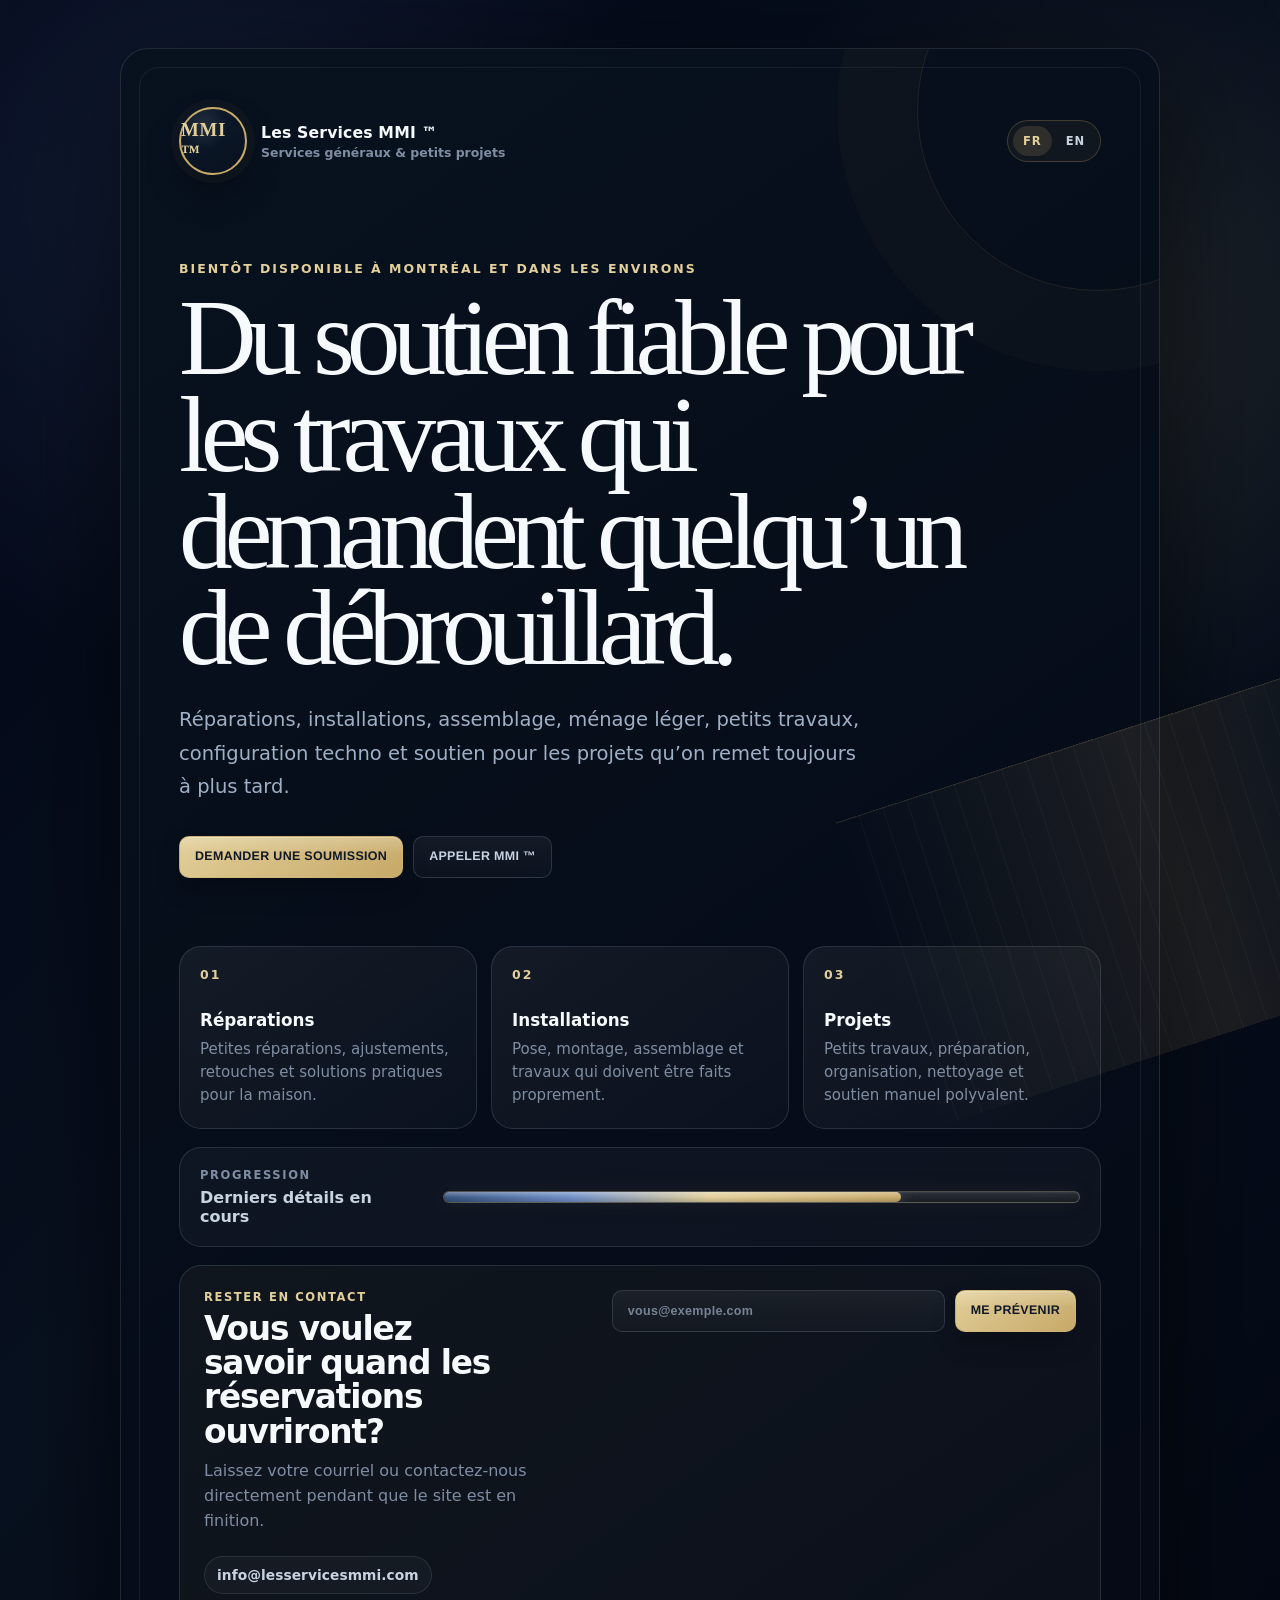
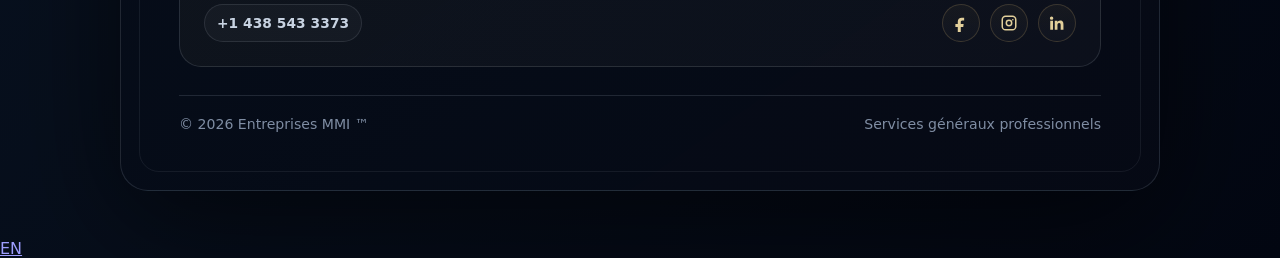
==== commit 59484722: "Fixed Language Switch button function" ====
--- a/fr/index.html
+++ b/fr/index.html
@@ -25,9 +25,9 @@
         </a>
 
         <div class="language-switch">
-  <a href="../" aria-label="English version">EN</a>
-  <a class="active" href="./" aria-label="Version française">FR</a>
-</div>
+          <a class="active" href="./" aria-label="Version française">FR</a>
+          <a href="../" aria-label="English version">EN</a>
+      </div>
       </header>
 
       <section class="hero">
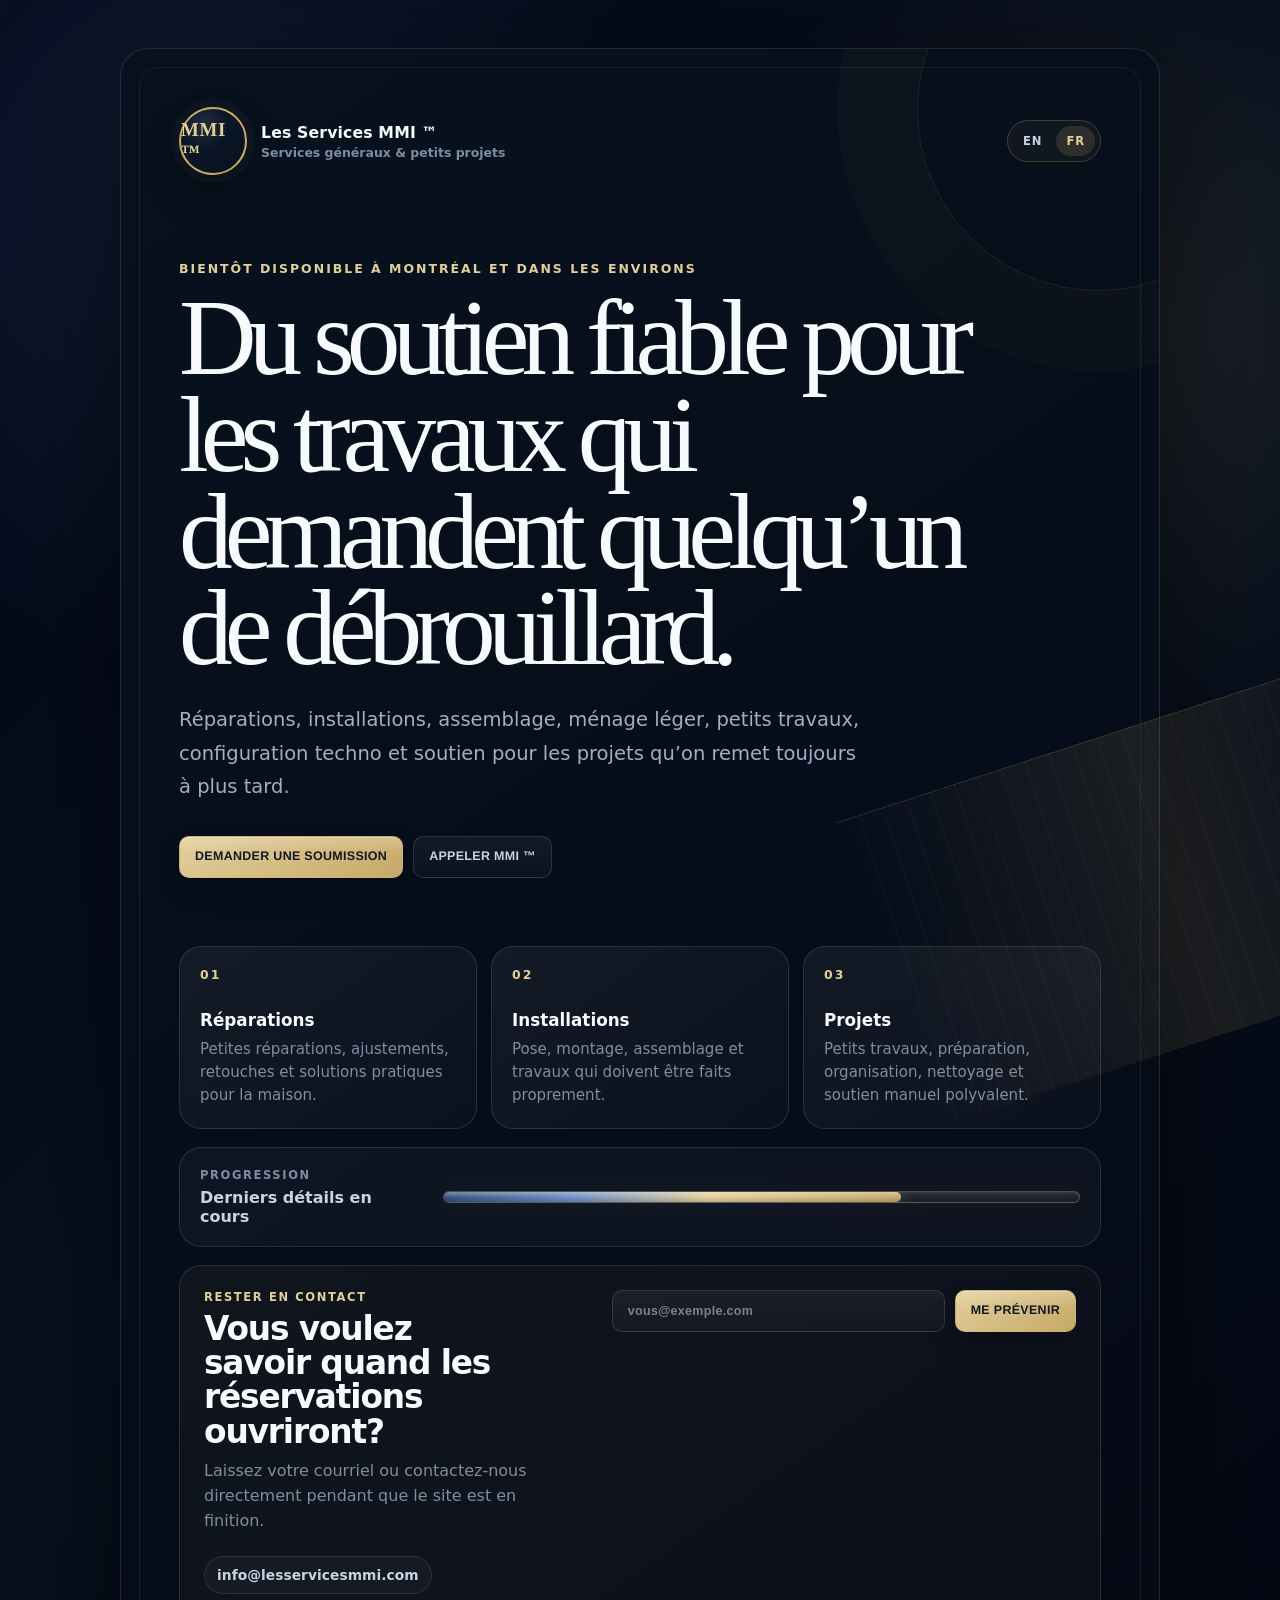
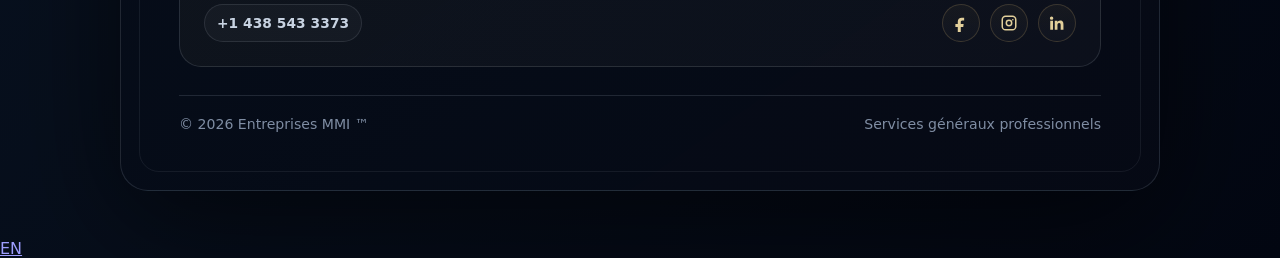
==== commit 0d076bb4: "Fix French page CSS path and language links" ====
--- a/fr/index.html
+++ b/fr/index.html
@@ -25,9 +25,9 @@
         </a>
 
         <div class="language-switch">
-          <a class="active" href="./" aria-label="Version française">FR</a>
-          <a href="../" aria-label="English version">EN</a>
-      </div>
+  <a href="../" aria-label="English version">EN</a>
+  <a class="active" href="./" aria-label="Version française">FR</a>
+</div>
       </header>
 
       <section class="hero">
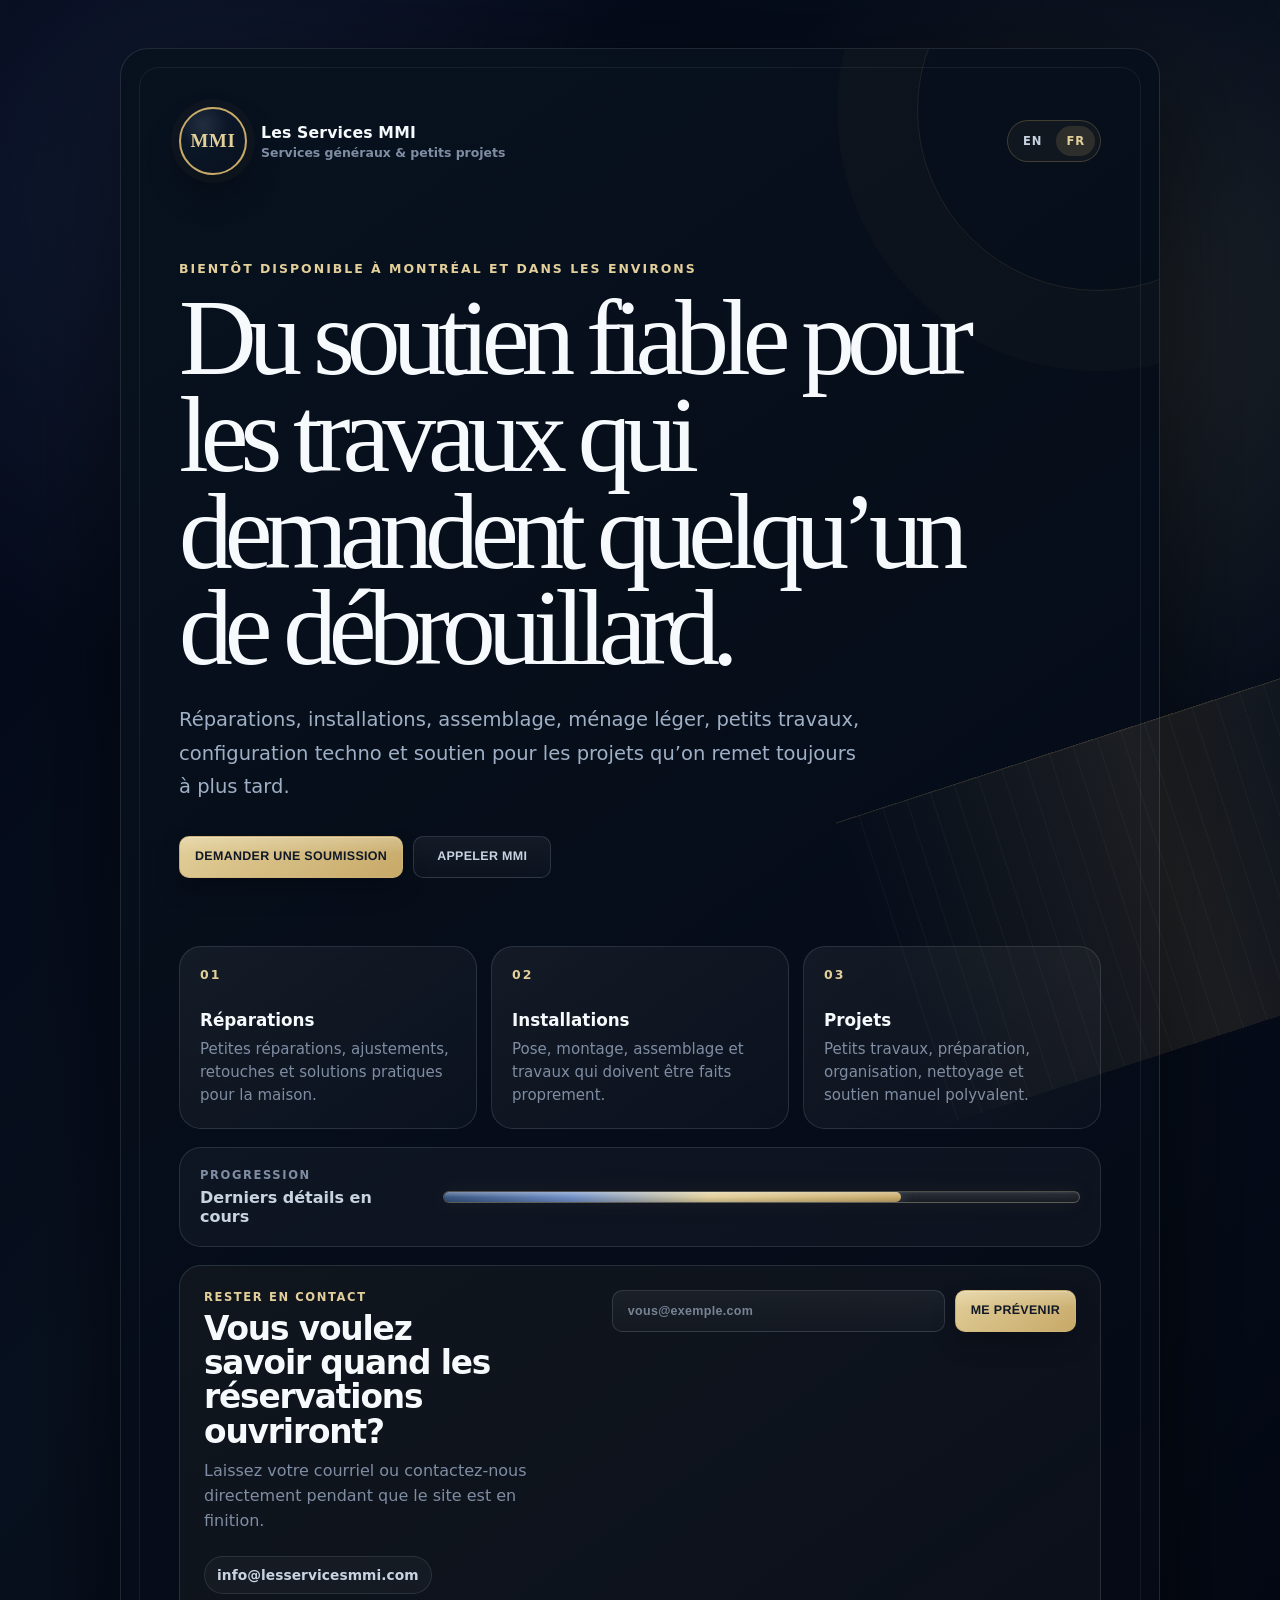
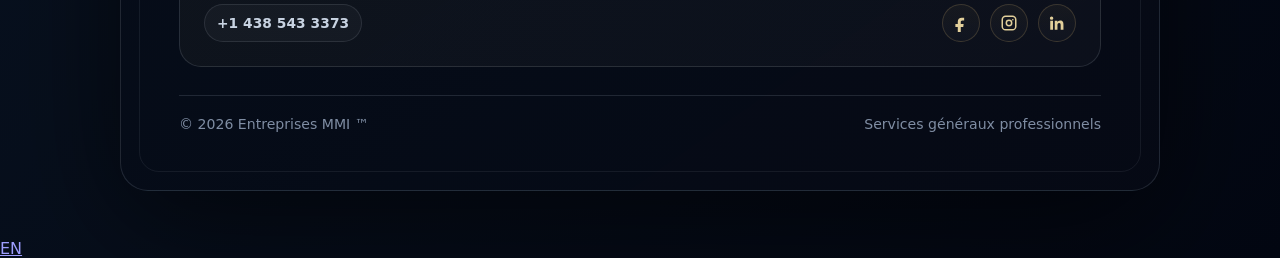
==== commit 0a07f783: "Remove trademark symbol from index.html" ====
--- a/fr/index.html
+++ b/fr/index.html
@@ -3,8 +3,8 @@
 <head>
   <meta charset="utf-8" />
   <meta name="viewport" content="width=device-width, initial-scale=1" />
-  <title>Les Services MMI ™ | Bientôt en ligne</title>
-  <meta name="description" content="Les Services MMI ™ sera bientôt en ligne." />
+  <title>Les Services MMI| Bientôt en ligne</title>
+  <meta name="description" content="Les Services MMI sera bientôt en ligne." />
   <meta name="theme-color" content="#08111f" />
 
   <link rel="stylesheet" href="../styles.css?v=30" />
@@ -16,10 +16,10 @@
   <main class="page">
     <section class="site-card" aria-labelledby="page-title">
       <header class="topbar">
-        <a class="brand-lockup" href="/" aria-label="Accueil Les Services MMI ™">
-          <span class="brand-mark">MMI ™</span>
+        <a class="brand-lockup" href="/" aria-label="Accueil Les Services MMI">
+          <span class="brand-mark">MMI</span>
           <span>
-            <strong>Les Services MMI ™</strong>
+            <strong>Les Services MMI</strong>
             <small>Services généraux &amp; petits projets</small>
           </span>
         </a>
@@ -42,7 +42,7 @@
 
         <div class="actions">
           <a class="primary-action" href="mailto:info@lesservicesmmi.com">Demander une soumission</a>
-          <a class="secondary-action" href="tel:+14385433373">Appeler MMI ™</a>
+          <a class="secondary-action" href="tel:+14385433373">Appeler MMI</a>
         </div>
       </section>
 
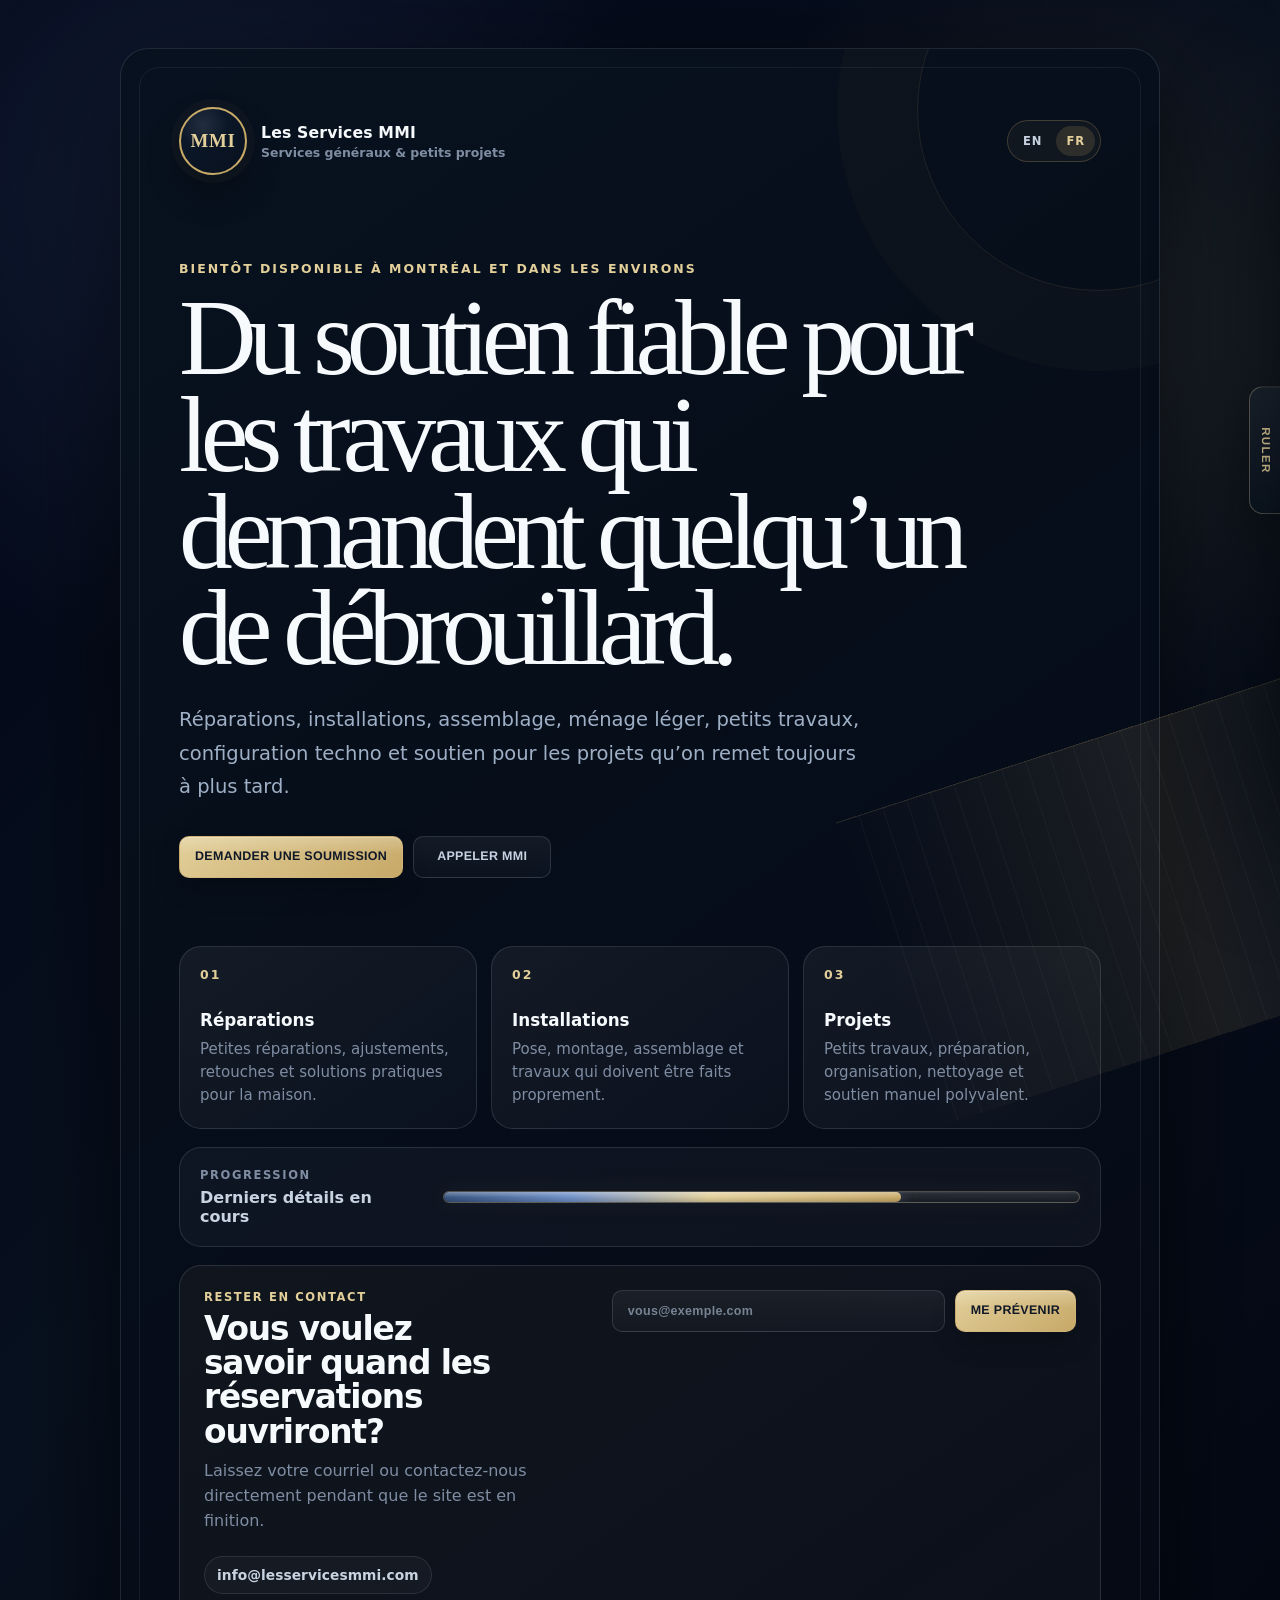
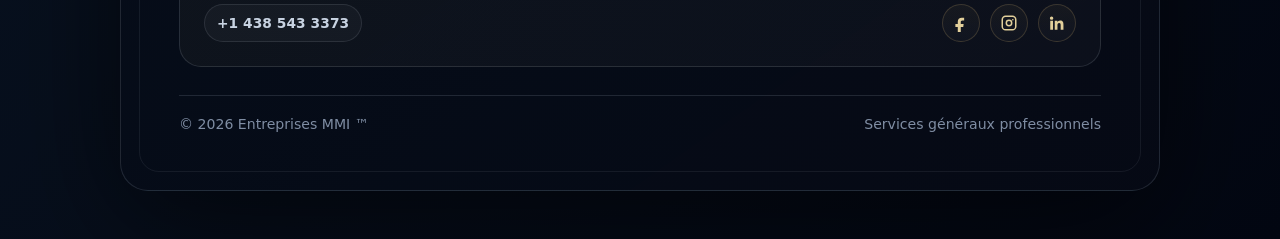
==== commit a6ce4313: "Add calibrated ruler to English and French pages" ====
--- a/fr/index.html
+++ b/fr/index.html
@@ -3,11 +3,12 @@
 <head>
   <meta charset="utf-8" />
   <meta name="viewport" content="width=device-width, initial-scale=1" />
-  <title>Les Services MMI| Bientôt en ligne</title>
+  <title>Les Services MMI | Bientôt en ligne</title>
   <meta name="description" content="Les Services MMI sera bientôt en ligne." />
   <meta name="theme-color" content="#08111f" />
 
-  <link rel="stylesheet" href="../styles.css?v=30" />
+  <link rel="stylesheet" href="../styles.css?v=31" />
+  <link rel="stylesheet" href="../ruler.css?v=1" />
   <link rel="manifest" href="../manifest.webmanifest" />
   <link rel="icon" href="../assets/favicon.ico" />
 </head>
@@ -121,11 +122,7 @@
       </footer>
     </section>
   </main>
-
-  <script>
-    document.getElementById("year").textContent = new Date().getFullYear();
-  </script>
-  <a href="../">EN</a>
-  <script src="../app.js"></script>
+  <script src="../app.js?v=31"></script>
+  <script src="../ruler.js?v=1"></script>
 </body>
 </html>
--- a/ruler.css
+++ b/ruler.css
@@ -0,0 +1,287 @@
+/* =========================================================
+   PULL-OUT CALIBRATED RULER WIDGET
+   Add ruler.css in <head> and ruler.js before </body>.
+   ========================================================= */
+
+.ruler-dock {
+  --ruler-width: min(360px, calc(100vw - 28px));
+  position: fixed;
+  top: 50%;
+  right: 0;
+  z-index: 9999;
+  transform: translateY(-50%);
+  font-family:
+    Inter,
+    "Aptos",
+    "Segoe UI",
+    Roboto,
+    Helvetica,
+    Arial,
+    sans-serif;
+}
+
+.ruler-tab {
+  position: absolute;
+  top: 50%;
+  right: 0;
+  transform: translateY(-50%) translateX(0);
+  writing-mode: vertical-rl;
+  text-orientation: mixed;
+  min-height: 128px;
+  padding: 14px 9px;
+  border: 1px solid rgba(226, 207, 154, 0.35);
+  border-right: 0;
+  border-radius: 14px 0 0 14px;
+  background:
+    linear-gradient(180deg, rgba(255,255,255,0.08), rgba(255,255,255,0.02)),
+    rgba(8, 17, 31, 0.94);
+  color: #e2cf9a;
+  font-size: 0.72rem;
+  font-weight: 850;
+  letter-spacing: 0.12em;
+  text-transform: uppercase;
+  cursor: pointer;
+  box-shadow: 0 18px 42px rgba(0,0,0,0.34);
+}
+
+.ruler-panel {
+  width: var(--ruler-width);
+  max-height: min(760px, calc(100vh - 36px));
+  transform: translateX(100%);
+  transition: transform 220ms ease;
+  border: 1px solid rgba(200, 211, 226, 0.14);
+  border-right: 0;
+  border-radius: 22px 0 0 22px;
+  background:
+    radial-gradient(circle at 20% 0%, rgba(199, 169, 104, 0.08), transparent 18rem),
+    linear-gradient(145deg, rgba(8, 17, 31, 0.97), rgba(5, 9, 20, 0.95));
+  box-shadow: 0 30px 110px rgba(0,0,0,0.55);
+  overflow: hidden;
+}
+
+.ruler-dock.open .ruler-panel {
+  transform: translateX(0);
+}
+
+.ruler-dock.open .ruler-tab {
+  right: var(--ruler-width);
+}
+
+.ruler-header {
+  display: flex;
+  align-items: flex-start;
+  justify-content: space-between;
+  gap: 12px;
+  padding: 18px 18px 14px;
+  border-bottom: 1px solid rgba(200, 211, 226, 0.12);
+}
+
+.ruler-header strong {
+  display: block;
+  color: #f7fafc;
+  font-size: 0.95rem;
+  letter-spacing: 0.01em;
+}
+
+.ruler-header span {
+  display: block;
+  margin-top: 4px;
+  color: #7f8da3;
+  font-size: 0.78rem;
+  line-height: 1.35;
+}
+
+.ruler-close {
+  width: 34px;
+  height: 34px;
+  border: 1px solid rgba(200, 211, 226, 0.14);
+  border-radius: 50%;
+  background: rgba(255,255,255,0.04);
+  color: #c8d3e2;
+  cursor: pointer;
+  font-size: 1rem;
+}
+
+.ruler-controls {
+  display: grid;
+  gap: 12px;
+  padding: 14px 18px;
+  border-bottom: 1px solid rgba(200, 211, 226, 0.12);
+}
+
+.ruler-control-row {
+  display: grid;
+  gap: 6px;
+}
+
+.ruler-control-row label {
+  color: #e2cf9a;
+  font-size: 0.72rem;
+  font-weight: 850;
+  letter-spacing: 0.1em;
+  text-transform: uppercase;
+}
+
+.ruler-control-row input[type="range"] {
+  width: 100%;
+  accent-color: #c7a968;
+}
+
+.ruler-actions {
+  display: flex;
+  flex-wrap: wrap;
+  gap: 8px;
+}
+
+.ruler-actions button {
+  min-height: 36px;
+  padding: 9px 11px;
+  border: 1px solid rgba(199, 169, 104, 0.32);
+  border-radius: 999px;
+  background: rgba(199, 169, 104, 0.06);
+  color: #e2cf9a;
+  font-size: 0.72rem;
+  font-weight: 800;
+  letter-spacing: 0.04em;
+  cursor: pointer;
+}
+
+.ruler-readout {
+  color: #c8d3e2;
+  font-size: 0.8rem;
+}
+
+.ruler-body {
+  position: relative;
+  display: grid;
+  grid-template-columns: 92px 1fr;
+  gap: 14px;
+  padding: 18px;
+  overflow: auto;
+  max-height: min(470px, calc(100vh - 290px));
+}
+
+.ruler-vertical-wrap {
+  position: relative;
+  min-height: 420px;
+  border: 1px solid rgba(200, 211, 226, 0.16);
+  border-radius: 14px;
+  background:
+    linear-gradient(90deg, rgba(255,255,255,0.04), rgba(255,255,255,0.015)),
+    rgba(0,0,0,0.16);
+  overflow: hidden;
+}
+
+.ruler-vertical {
+  position: relative;
+  width: 100%;
+  min-height: 420px;
+}
+
+.ruler-tick {
+  position: absolute;
+  left: 0;
+  height: 1px;
+  background: rgba(200, 211, 226, 0.62);
+}
+
+.ruler-tick.mm {
+  width: 22px;
+  opacity: 0.45;
+}
+
+.ruler-tick.half {
+  width: 34px;
+  opacity: 0.72;
+}
+
+.ruler-tick.cm {
+  width: 54px;
+  height: 2px;
+  background: rgba(226, 207, 154, 0.95);
+}
+
+.ruler-number {
+  position: absolute;
+  left: 59px;
+  transform: translateY(-50%);
+  color: #e2cf9a;
+  font-size: 0.72rem;
+  font-weight: 850;
+}
+
+.ruler-guide {
+  color: #9fb0c6;
+  font-size: 0.84rem;
+  line-height: 1.58;
+}
+
+.ruler-guide strong {
+  color: #f7fafc;
+}
+
+.ruler-card {
+  padding: 14px;
+  border: 1px solid rgba(200, 211, 226, 0.12);
+  border-radius: 16px;
+  background: rgba(255,255,255,0.035);
+}
+
+.ruler-card + .ruler-card {
+  margin-top: 12px;
+}
+
+.ruler-card-title {
+  margin: 0 0 8px;
+  color: #e2cf9a;
+  font-size: 0.76rem;
+  font-weight: 900;
+  letter-spacing: 0.1em;
+  text-transform: uppercase;
+}
+
+.ruler-credit-card {
+  width: var(--credit-card-width, 323.53px);
+  max-width: 100%;
+  height: 54px;
+  display: grid;
+  place-items: center;
+  border: 1px dashed rgba(226, 207, 154, 0.58);
+  border-radius: 10px;
+  color: rgba(226, 207, 154, 0.86);
+  background: rgba(199, 169, 104, 0.035);
+  font-size: 0.72rem;
+  font-weight: 850;
+  letter-spacing: 0.08em;
+  text-transform: uppercase;
+}
+
+.ruler-note {
+  margin: 8px 0 0;
+  color: #7f8da3;
+  font-size: 0.72rem;
+  line-height: 1.45;
+}
+
+@media (max-width: 620px) {
+  .ruler-dock {
+    top: auto;
+    bottom: 14px;
+    transform: none;
+  }
+
+  .ruler-tab {
+    top: auto;
+    bottom: 0;
+    transform: translateX(0);
+  }
+
+  .ruler-dock.open .ruler-tab {
+    right: var(--ruler-width);
+  }
+
+  .ruler-body {
+    grid-template-columns: 82px 1fr;
+    gap: 10px;
+  }
+}
